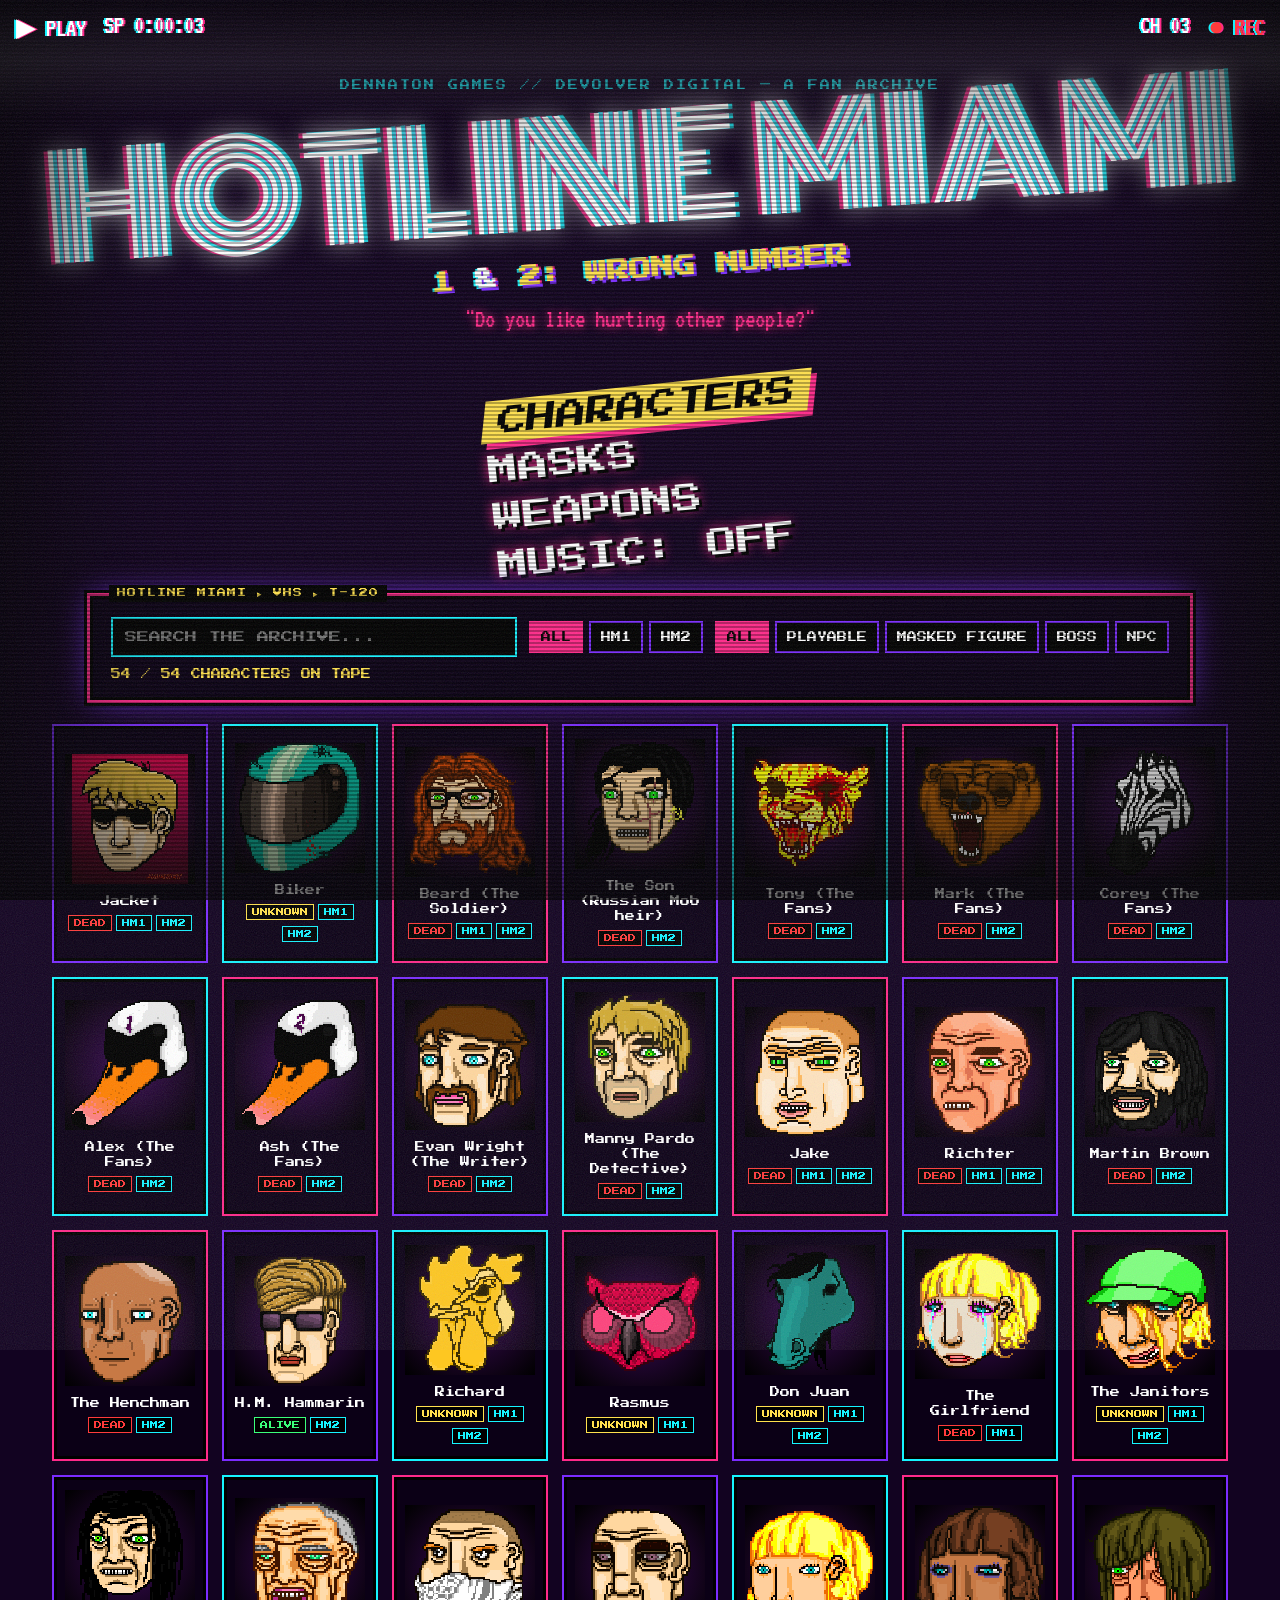
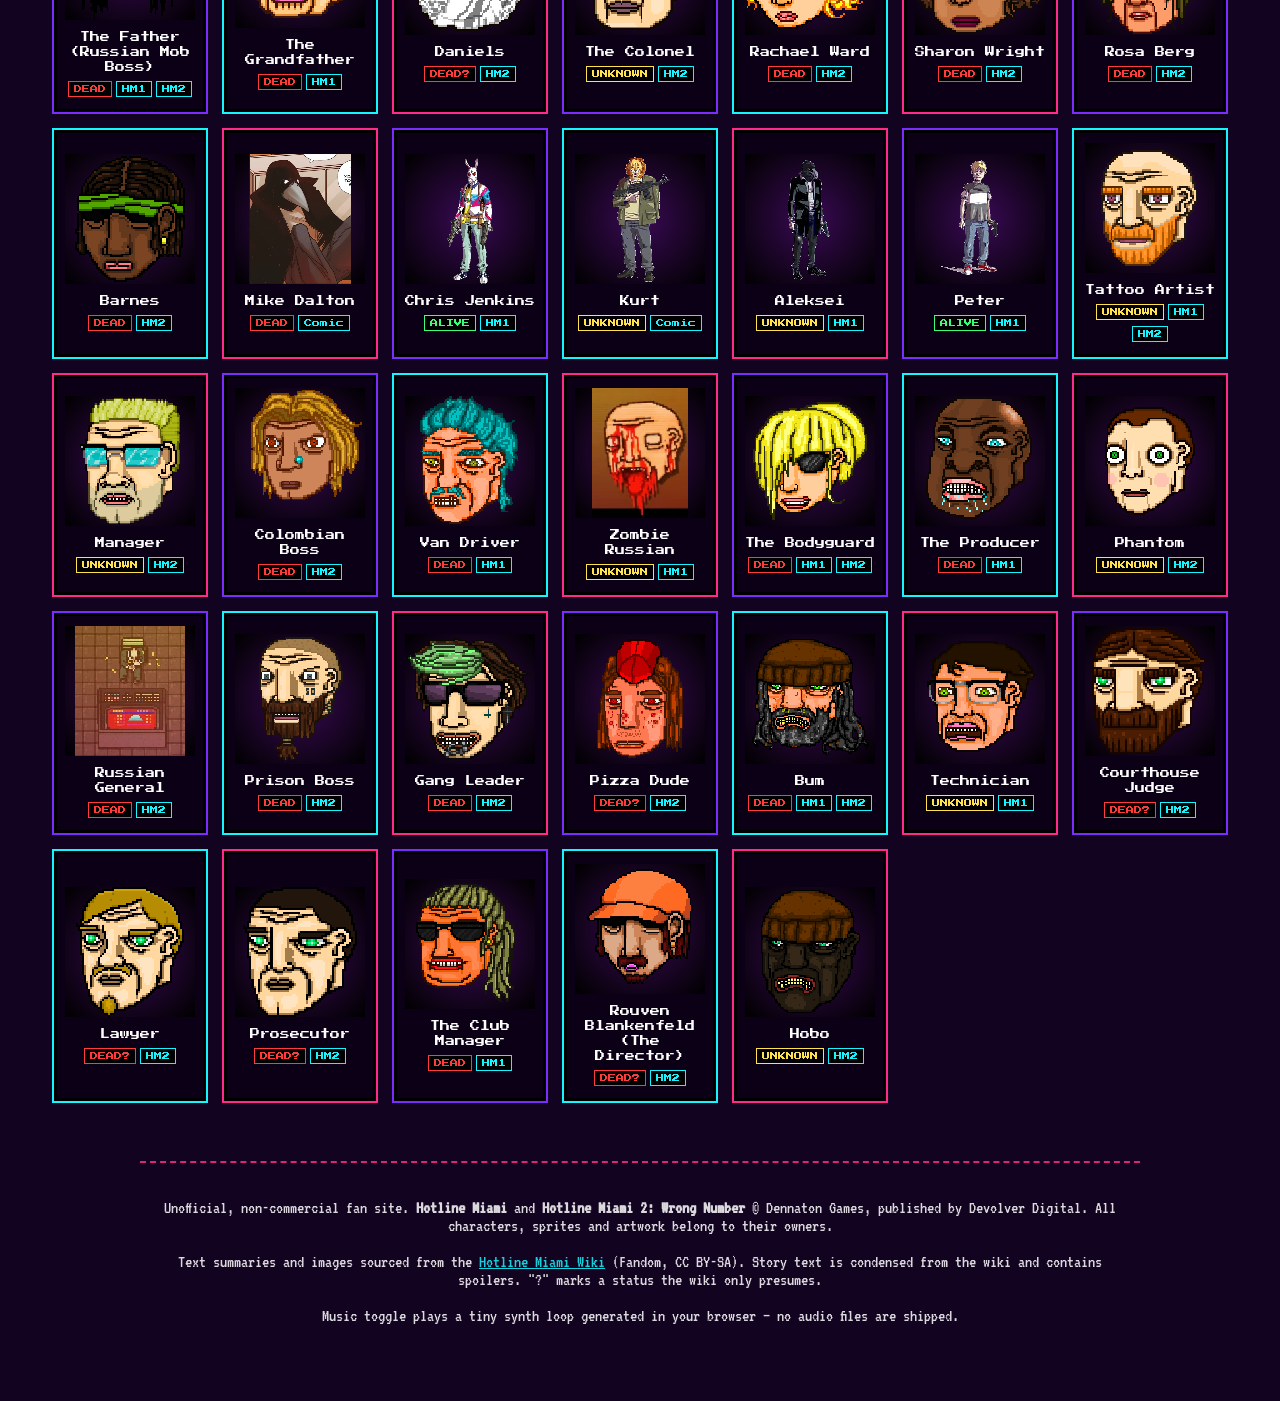
==== index.html @ 34a5df16 "Hotline Miami fan archive" ====
<!doctype html><html lang="en"><head><meta charset="utf-8"><meta name="viewport" content="width=device-width,initial-scale=1">
<title>HOTLINE MIAMI ARCHIVE // Do you like hurting other people?</title>
<meta name="description" content="Fan archive of every character, mask and weapon in Hotline Miami and Hotline Miami 2: Wrong Number.">
<link rel="preconnect" href="https://fonts.googleapis.com"><link rel="preconnect" href="https://fonts.gstatic.com" crossorigin>
<link href="https://fonts.googleapis.com/css2?family=Press+Start+2P&family=VT323&family=Monoton&display=swap" rel="stylesheet">
<link rel="stylesheet" href="style.css"></head><body>
<div class="bg"><div class="sun"></div><div class="grid"></div></div>
<div class="grain"></div><div class="scan"></div><div class="vignette"></div>
<div class="vhs-osd"><span class="play">&#9654; PLAY</span><span id="clock">SP 0:00:00</span></div>
<div class="vhs-osd right"><span>CH 03</span><span class="rec">● REC</span></div>
<header class="hero">
  <p class="pre">DENNATON GAMES // DEVOLVER DIGITAL — A FAN ARCHIVE</p>
  <h1 class="title" id="title" aria-label="Hotline Miami">HOTLINE MIAMI</h1>
  <h2 class="sub"><span>1</span> &amp; <span>2: WRONG NUMBER</span></h2>
  <p class="quote">"Do you like hurting other people?"</p>
</header>
<nav class="menu" id="menu" aria-label="Sections">
  <button data-tab="characters" class="on">CHARACTERS</button>
  <button data-tab="masks">MASKS</button>
  <button data-tab="weapons">WEAPONS</button>
  <button id="music" aria-pressed="false">MUSIC: OFF</button>
</nav>
<section class="controls tape">
  <input id="q" type="search" placeholder="SEARCH THE ARCHIVE..." aria-label="Search">
  <div class="filters" id="gamef">
    <button data-g="all" class="on">ALL</button><button data-g="HM1">HM1</button><button data-g="HM2">HM2</button>
  </div>
  <div class="filters" id="subf"></div>
  <div id="count" class="count"></div>
</section>
<main id="grid" class="grid-cards"></main>
<div id="modal" class="modal" hidden><div class="dossier tape" role="dialog" aria-modal="true"><button class="x" aria-label="Close">✕</button><div id="mbody"></div></div></div>
<footer>
  <p>Unofficial, non-commercial fan site. <b>Hotline Miami</b> and <b>Hotline Miami 2: Wrong Number</b> © Dennaton Games, published by Devolver Digital. All characters, sprites and artwork belong to their owners.</p>
  <p>Text summaries and images sourced from the <a href="https://hotlinemiami.fandom.com" target="_blank" rel="noopener">Hotline Miami Wiki</a> (Fandom, CC BY-SA). Story text is condensed from the wiki and contains spoilers. "?" marks a status the wiki only presumes.</p>
  <p class="music-note">Music toggle plays a tiny synth loop generated in your browser — no audio files are shipped.</p>
</footer>
<script src="app.js"></script></body></html>
---- style.css ----
:root{--pink:#ff2a8a;--cyan:#16f4ff;--purple:#7b2cff;--yel:#ffe14d;--bg:#120321;--ink:#fff}
*{box-sizing:border-box}html,body{margin:0;background:var(--bg);color:var(--ink);font-family:'VT323',monospace;font-size:20px;overflow-x:hidden}
a{color:var(--cyan)}
.bg{position:fixed;inset:0;z-index:-3;background:linear-gradient(180deg,#1a0433 0%,#5a0b5e 45%,#ff2a8a 62%,#2a0640 63%,#0d0219 100%);animation:hue 18s linear infinite}
@keyframes hue{50%{filter:hue-rotate(-35deg) saturate(1.3)}}
.sun{position:absolute;left:50%;top:30%;width:46vmin;height:46vmin;transform:translateX(-50%);border-radius:50%;background:repeating-linear-gradient(180deg,#ffe14d 0 9%,#ff2a8a 9% 12%);opacity:.55;filter:blur(1px);mask:linear-gradient(#000 60%,transparent 100%)}
.grid{position:absolute;left:-50%;right:-50%;bottom:0;height:40%;background:linear-gradient(transparent 0 94%,var(--cyan) 94%) 0 0/100% 40px,linear-gradient(90deg,transparent 0 97%,var(--cyan) 97%) 0 0/60px 100%;transform:perspective(300px) rotateX(60deg);transform-origin:bottom;opacity:.35;animation:gridmove 2s linear infinite}
@keyframes gridmove{to{background-position:0 40px,0 0}}
.grain{position:fixed;inset:-50%;z-index:50;pointer-events:none;opacity:.13;background-image:url("data:image/svg+xml,%3Csvg xmlns='http://www.w3.org/2000/svg' width='200' height='200'%3E%3Cfilter id='n'%3E%3CfeTurbulence type='fractalNoise' baseFrequency='.9' numOctaves='3'/%3E%3C/filter%3E%3Crect width='100%25' height='100%25' filter='url(%23n)'/%3E%3C/svg%3E");animation:grain .5s steps(4) infinite}
@keyframes grain{0%{transform:translate(0,0)}25%{transform:translate(-5%,3%)}50%{transform:translate(4%,-6%)}75%{transform:translate(-3%,5%)}}
.scan{position:fixed;inset:0;z-index:51;pointer-events:none;background:repeating-linear-gradient(0deg,rgba(0,0,0,.28) 0 2px,transparent 2px 4px)}
.scan::after{content:"";position:absolute;left:0;right:0;height:120px;background:linear-gradient(transparent,rgba(255,255,255,.06),transparent);animation:roll 7s linear infinite}
@keyframes roll{from{top:-120px}to{top:100%}}
.vignette{position:fixed;inset:0;z-index:49;pointer-events:none;box-shadow:inset 0 0 160px 40px rgba(0,0,0,.85)}
.vhs-osd{position:fixed;top:12px;left:16px;z-index:60;font-family:'VT323';font-size:26px;color:#fff;text-shadow:2px 0 var(--pink),-2px 0 var(--cyan);display:flex;gap:18px;pointer-events:none}
.vhs-osd.right{left:auto;right:16px}.rec{color:#ff3b3b;animation:blink 1s steps(2) infinite}
@keyframes blink{50%{opacity:0}}
.hero{text-align:center;padding:70px 10px 10px}
.pre{font-family:'Press Start 2P';font-size:10px;letter-spacing:2px;color:var(--cyan);opacity:.8}
.title{font-family:'Monoton',cursive;font-weight:400;font-size:clamp(44px,11vw,140px);margin:10px 0 0;line-height:1;transform:rotate(-4deg);white-space:nowrap}
.title span{display:inline-block;animation:wave 1.6s ease-in-out infinite,cyc 3s linear infinite;text-shadow:4px 0 rgba(22,244,255,.8),-4px 0 rgba(255,42,138,.8),0 0 24px currentColor}
@keyframes wave{0%,100%{transform:translateY(0) rotate(-2deg)}50%{transform:translateY(-.18em) rotate(2deg)}}
@keyframes cyc{0%{color:#ff2a8a}25%{color:#ffe14d}50%{color:#16f4ff}75%{color:#b45cff}100%{color:#ff2a8a}}
.sub{font-family:'Press Start 2P';font-size:clamp(12px,2.6vw,22px);color:#fff;transform:rotate(-4deg);text-shadow:3px 3px 0 var(--purple),-2px 0 var(--cyan),2px 0 var(--pink)}
.sub span{color:var(--yel)}
.quote{font-size:26px;color:var(--pink);text-shadow:0 0 10px var(--pink);animation:jit 4s infinite}
@keyframes jit{0%,92%,100%{transform:none}93%{transform:translate(3px,-1px) skewX(10deg)}95%{transform:translate(-3px,1px)}}
.menu{display:flex;flex-direction:column;align-items:flex-start;gap:6px;width:max-content;max-width:94vw;margin:18px auto 24px;transform:rotate(-6deg);animation:sway 6s ease-in-out infinite}
@keyframes sway{50%{transform:rotate(-2deg) translateX(10px)}}
.menu button{font-family:'Press Start 2P';font-size:clamp(14px,3.4vw,30px);background:none;border:0;color:#fff;cursor:pointer;padding:6px 14px;text-shadow:3px 3px 0 #000,0 0 12px var(--pink);transition:.15s}
.menu button:hover,.menu button.on{color:#000;background:var(--yel);text-shadow:none;transform:skewX(-12deg) translateX(14px);box-shadow:6px 6px 0 var(--pink)}
.tape{background:rgba(10,0,20,.82);border:3px solid #000;box-shadow:0 0 0 3px var(--pink),0 0 0 6px #000,0 0 30px var(--purple);position:relative}
.tape::before{content:"HOTLINE MIAMI ▸ VHS ▸ T-120";position:absolute;top:-14px;left:16px;background:#000;color:var(--yel);font-family:'Press Start 2P';font-size:9px;padding:3px 8px;letter-spacing:1px}
.controls{max-width:1100px;margin:0 auto 26px;padding:18px;display:flex;flex-wrap:wrap;gap:12px;align-items:center}
#q{flex:1 1 260px;font-family:'Press Start 2P';font-size:12px;padding:12px;background:#000;color:var(--cyan);border:2px solid var(--cyan);outline:none}
#q:focus{box-shadow:0 0 14px var(--cyan)}
.filters{display:flex;flex-wrap:wrap;gap:6px}
.filters button{font-family:'Press Start 2P';font-size:10px;padding:9px 10px;background:#000;color:#fff;border:2px solid var(--purple);cursor:pointer}
.filters button.on{background:var(--pink);border-color:var(--pink);color:#000}
.count{font-family:'Press Start 2P';font-size:10px;color:var(--yel);width:100%}
.grid-cards{max-width:1200px;margin:0 auto;padding:0 14px 40px;display:grid;grid-template-columns:repeat(auto-fill,minmax(150px,1fr));gap:18px}
.card{position:relative;background:#0b0016;border:3px solid #000;box-shadow:0 0 0 2px var(--cyan);cursor:pointer;padding:10px 8px 12px;text-align:center;transition:transform .12s;color:inherit;font:inherit}
.card:nth-child(3n){box-shadow:0 0 0 2px var(--pink)}.card:nth-child(3n+1){box-shadow:0 0 0 2px var(--purple)}
.card:hover,.card:focus{transform:rotate(-3deg) scale(1.06);box-shadow:0 0 0 3px var(--yel),8px 8px 0 var(--pink);outline:none;z-index:2}
.face{width:100%;aspect-ratio:1;background:radial-gradient(circle,#3a0a55,#000);display:flex;align-items:center;justify-content:center;overflow:hidden}
.face img{max-width:100%;max-height:100%;image-rendering:pixelated;object-fit:contain}
.card:hover .face img{filter:drop-shadow(3px 0 var(--pink)) drop-shadow(-3px 0 var(--cyan))}
.fallback{font-family:'Press Start 2P';font-size:28px;color:var(--pink);text-shadow:3px 0 var(--cyan)}
.cname{font-family:'Press Start 2P';font-size:10px;margin-top:10px;line-height:1.5}
.tag{display:inline-block;font-family:'Press Start 2P';font-size:8px;padding:3px 5px;margin:6px 2px 0;background:#000;border:1px solid var(--cyan);color:var(--cyan)}
.tag.dead{border-color:#ff3b3b;color:#ff3b3b}.tag.alive{border-color:#3bff7a;color:#3bff7a}.tag.unk{border-color:var(--yel);color:var(--yel)}
.modal{position:fixed;inset:0;z-index:40;background:rgba(5,0,12,.85);display:flex;align-items:flex-start;justify-content:center;overflow:auto;padding:40px 12px}
.modal[hidden]{display:none}
.dossier{width:min(900px,100%);padding:26px;animation:tapein .35s steps(6)}
@keyframes tapein{0%{transform:scaleY(.02);filter:brightness(4)}60%{transform:scaleY(1.05) skewX(8deg)}100%{transform:none}}
.x{position:absolute;right:10px;top:10px;font-family:'Press Start 2P';background:var(--pink);border:0;color:#000;padding:8px 10px;cursor:pointer;z-index:3}
.dhead{display:flex;gap:22px;flex-wrap:wrap;align-items:flex-start;position:relative}
.dimg{width:200px;height:200px;flex:none;background:radial-gradient(circle,#4a0a66,#000);border:3px solid var(--cyan);display:flex;align-items:center;justify-content:center}
.dimg img{max-width:100%;max-height:100%;image-rendering:pixelated}
.dname{font-family:'Press Start 2P';font-size:clamp(16px,3.5vw,28px);color:var(--yel);text-shadow:3px 0 var(--pink),-3px 0 var(--cyan);margin:0 0 10px;transform:rotate(-2deg)}
.dinfo{flex:1 1 300px;font-size:21px;line-height:1.25}
.stamp{position:absolute;right:20px;top:120px;font-family:'Press Start 2P';font-size:clamp(22px,5vw,44px);padding:8px 14px;border:6px double currentColor;transform:rotate(-14deg);opacity:.9;mix-blend-mode:screen;animation:stamp .4s ease-out}
@keyframes stamp{from{transform:rotate(-14deg) scale(3);opacity:0}}
.stamp.dead{color:#ff2b2b}.stamp.alive{color:#3bff7a}.stamp.unk{color:var(--yel)}
.death{background:#000;border-left:6px solid var(--pink);padding:8px 12px;margin:10px 0}
.dossier h3{font-family:'Press Start 2P';font-size:13px;color:var(--cyan);margin:24px 0 8px;border-bottom:2px dashed var(--purple);padding-bottom:6px}
.dossier h4{font-family:'Press Start 2P';font-size:10px;color:var(--pink);margin:16px 0 4px}
.dossier p{margin:6px 0;font-size:21px;line-height:1.3}
.masks{display:grid;grid-template-columns:repeat(auto-fill,minmax(210px,1fr));gap:10px}
.mask{display:flex;gap:10px;align-items:center;background:#000;border:2px solid var(--purple);padding:8px}
.mask img{width:56px;height:56px;object-fit:contain;image-rendering:pixelated;flex:none}
.mask b{font-family:'Press Start 2P';font-size:10px;color:var(--yel)}.mask small{display:block;font-size:17px;line-height:1.1}
.stats{width:100%;border-collapse:collapse;font-size:20px}.stats td{border-bottom:1px solid #3a1060;padding:4px 6px;vertical-align:top}.stats td:first-child{color:var(--cyan);white-space:nowrap}
.wikilink{display:inline-block;margin-top:18px;font-family:'Press Start 2P';font-size:10px}
footer{max-width:1000px;margin:20px auto 40px;padding:18px;font-size:18px;opacity:.85;text-align:center;border-top:2px dashed var(--pink)}
@media(max-width:600px){html,body{font-size:18px}.grid-cards{grid-template-columns:repeat(2,1fr);gap:12px}.vhs-osd{font-size:18px}.hero{padding-top:50px}.dimg{width:140px;height:140px}.stamp{top:8px;right:50px}.dossier{padding:18px 14px}.menu{transform:rotate(-4deg);animation:none}}
@media(prefers-reduced-motion:reduce){*{animation:none!important}}
@media(max-width:600px){.title{font-size:12vw;transform:rotate(-4deg) scaleX(.82)}.pre{font-size:8px}}
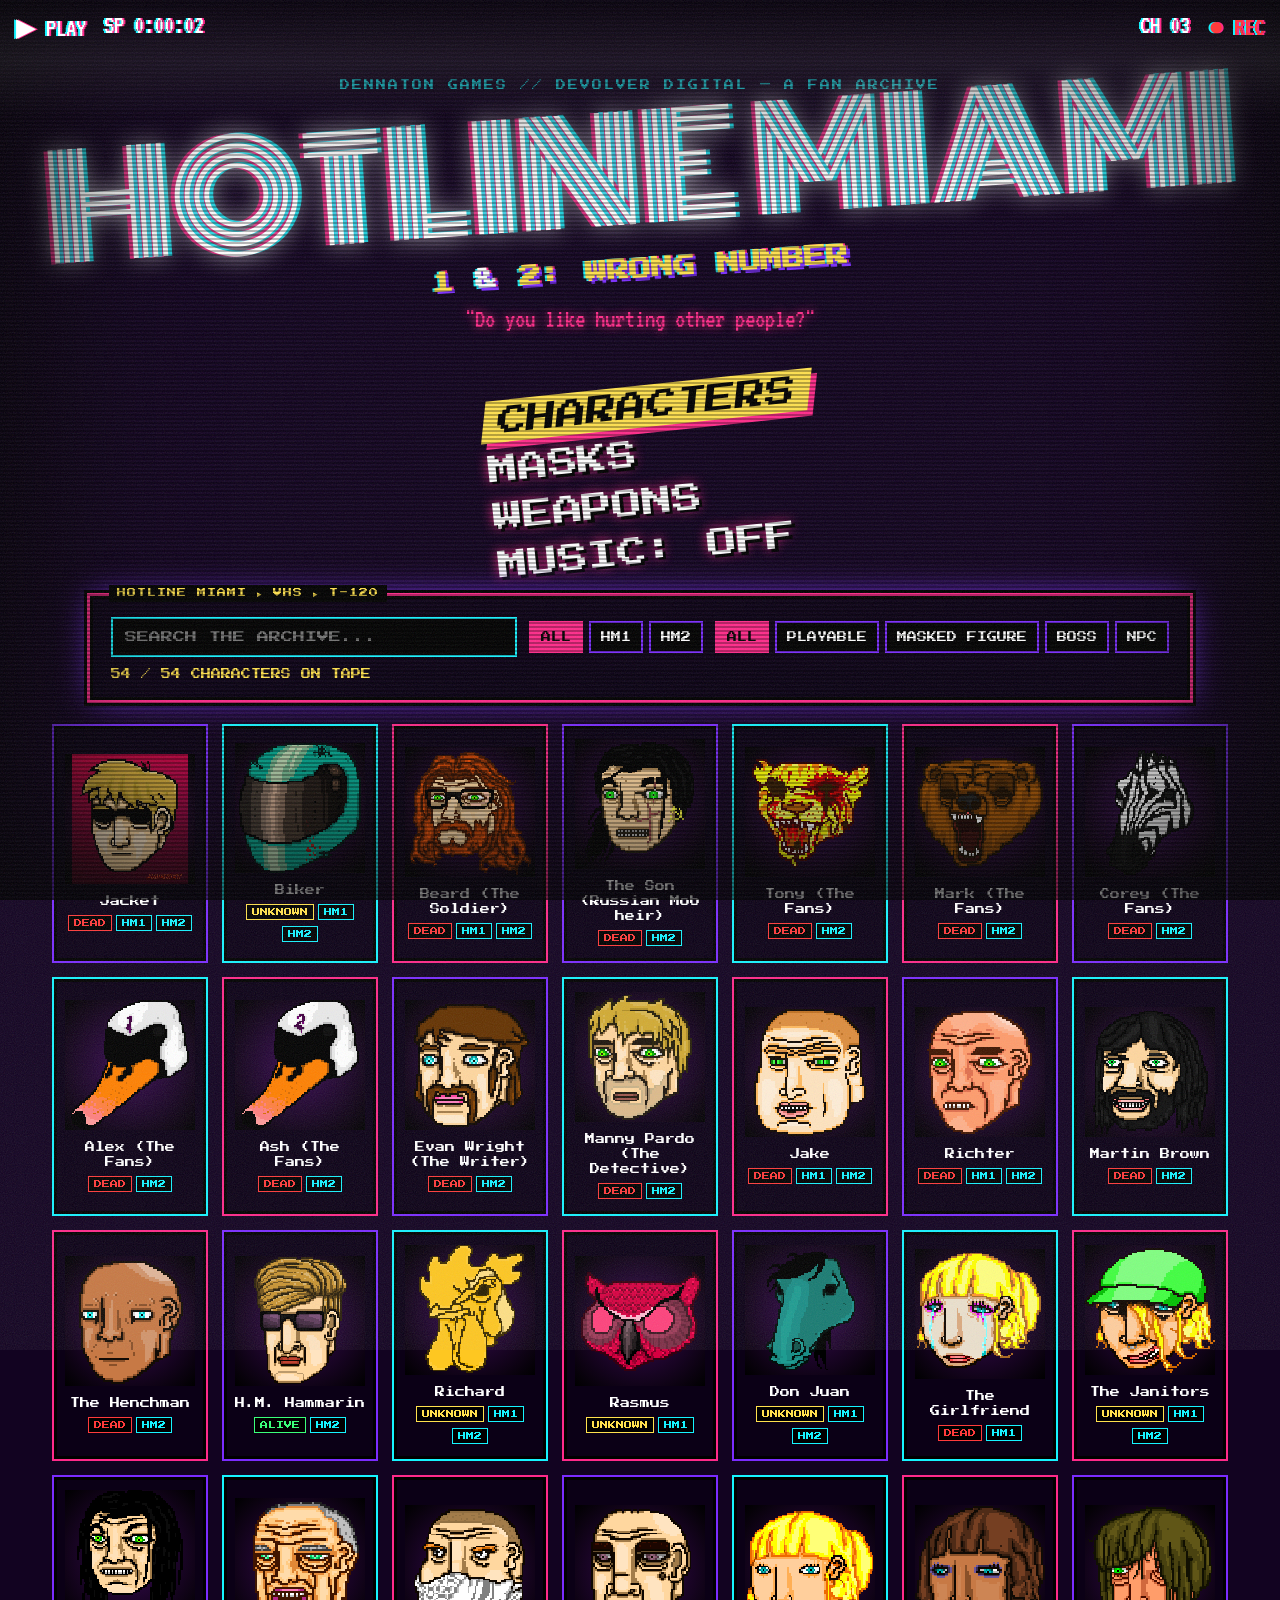
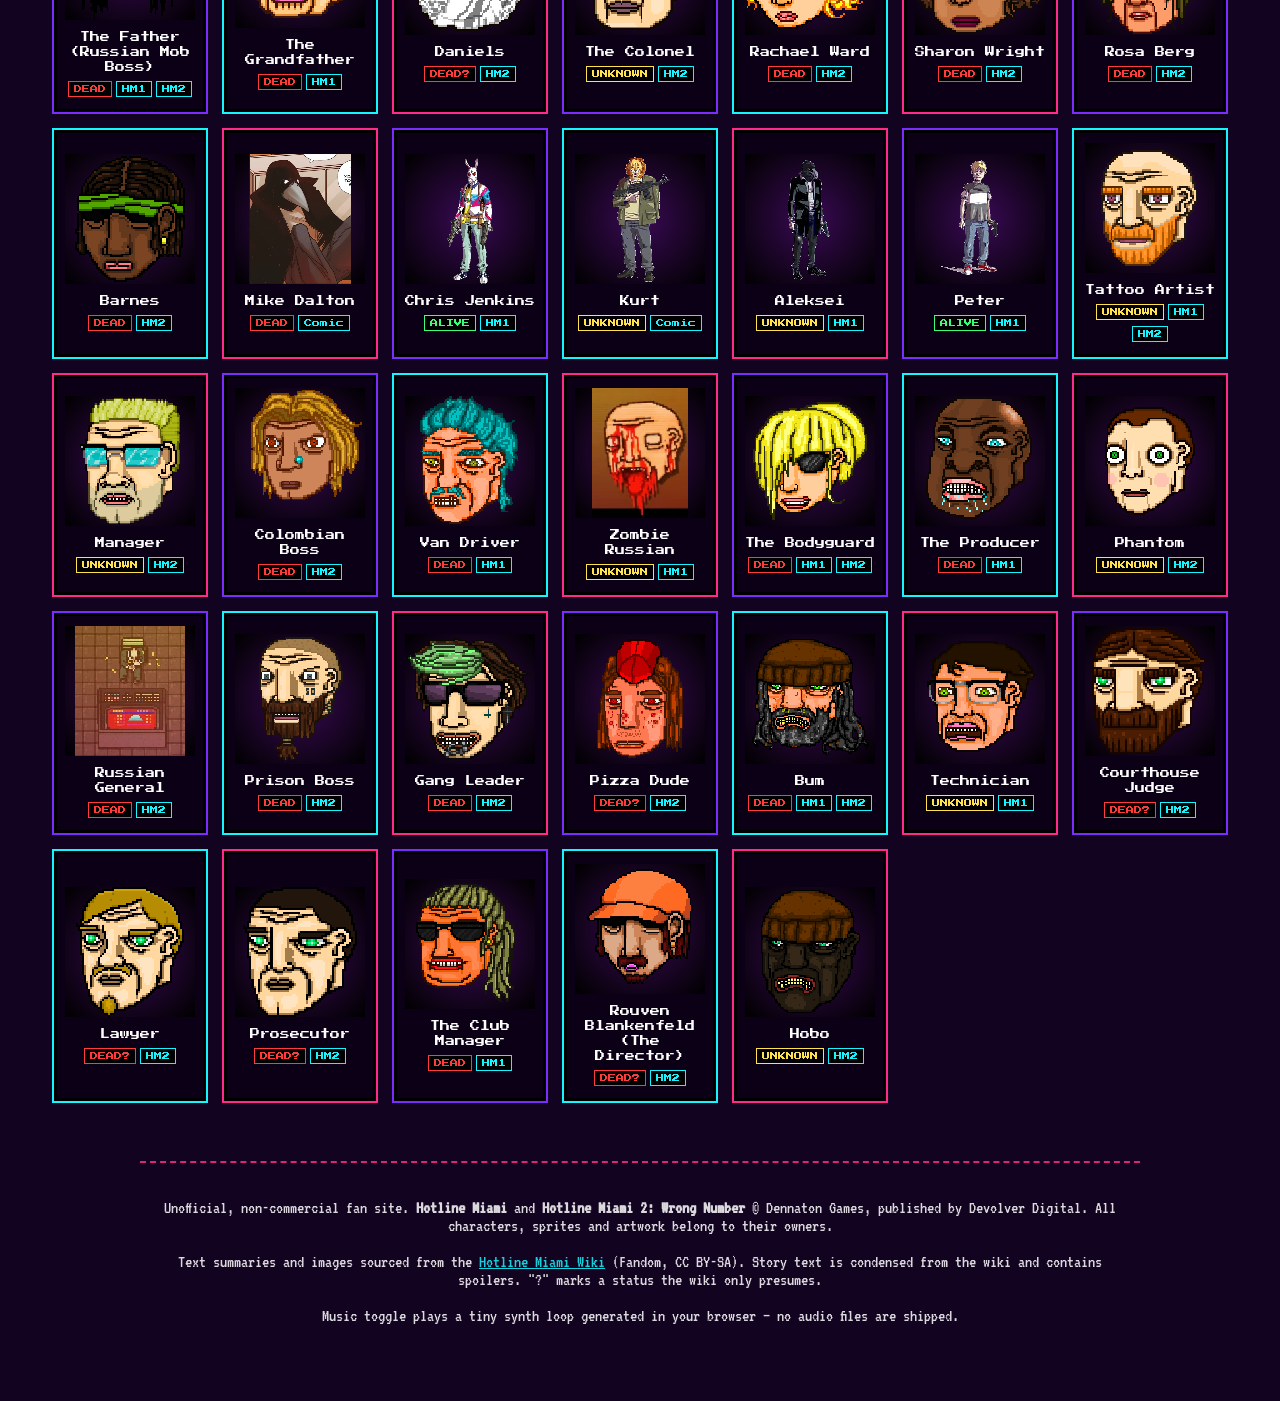
==== commit 9815e1de: "Add PWA manifest, icons, service worker" ====
--- a/index.html
+++ b/index.html
@@ -3,6 +3,7 @@
 <meta name="description" content="Fan archive of every character, mask and weapon in Hotline Miami and Hotline Miami 2: Wrong Number.">
 <link rel="preconnect" href="https://fonts.googleapis.com"><link rel="preconnect" href="https://fonts.gstatic.com" crossorigin>
 <link href="https://fonts.googleapis.com/css2?family=Press+Start+2P&family=VT323&family=Monoton&display=swap" rel="stylesheet">
+<link rel="manifest" href="manifest.webmanifest"><meta name="theme-color" content="#ff2a8a"><link rel="icon" href="icons/icon-192.png"><link rel="apple-touch-icon" href="icons/apple-touch-icon.png"><meta name="apple-mobile-web-app-capable" content="yes"><meta name="apple-mobile-web-app-title" content="HM Archive"><meta name="apple-mobile-web-app-status-bar-style" content="black-translucent">
 <link rel="stylesheet" href="style.css"></head><body>
 <div class="bg"><div class="sun"></div><div class="grid"></div></div>
 <div class="grain"></div><div class="scan"></div><div class="vignette"></div>
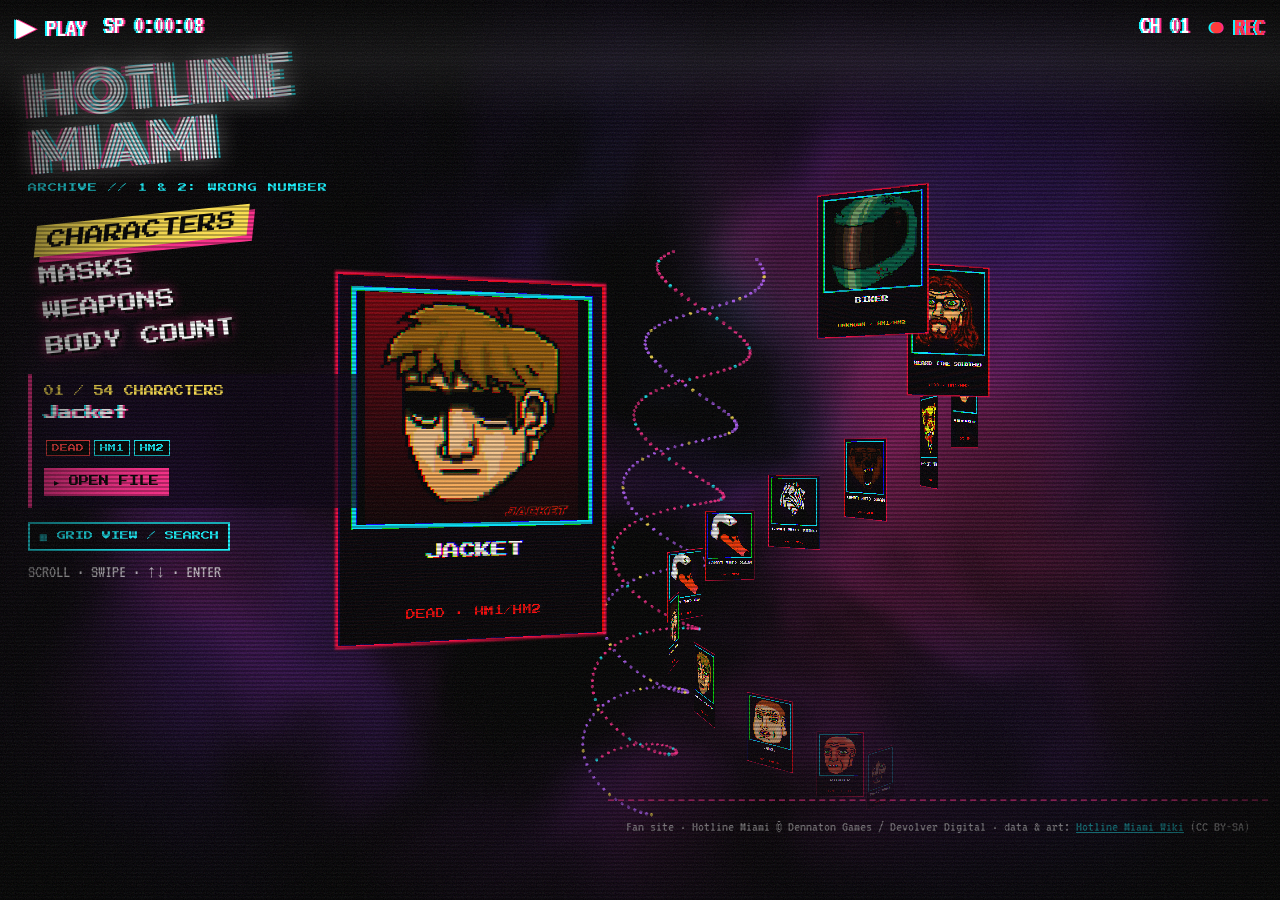
==== commit 15525a66: "3D helix deck (Three.js), real PNG images, data fixes from audit" ====
--- a/index.html
+++ b/index.html
@@ -1,39 +1,38 @@
-<!doctype html><html lang="en"><head><meta charset="utf-8"><meta name="viewport" content="width=device-width,initial-scale=1">
-<title>HOTLINE MIAMI ARCHIVE // Do you like hurting other people?</title>
+<!doctype html><html lang="en"><head><meta charset="utf-8"><meta name="viewport" content="width=device-width,initial-scale=1,viewport-fit=cover">
+<title>HOTLINE MIAMI ARCHIVE // 3D Tape Deck</title>
+<script>
+(function(){var q=new URLSearchParams(location.search);if(q.get('grid')==='1')return location.replace('grid.html'+location.hash);
+var rm=matchMedia('(prefers-reduced-motion: reduce)').matches&&q.get('3d')!=='1';var gl=false;try{var c=document.createElement('canvas');gl=!!(c.getContext('webgl2')||c.getContext('webgl'))}catch(e){}
+if(!gl||rm)location.replace('grid.html'+location.hash);})();
+</script>
 <meta name="description" content="Fan archive of every character, mask and weapon in Hotline Miami and Hotline Miami 2: Wrong Number.">
+<link rel="manifest" href="manifest.webmanifest"><meta name="theme-color" content="#ff2a8a"><link rel="icon" href="icons/icon-192.png"><link rel="apple-touch-icon" href="icons/apple-touch-icon.png"><meta name="apple-mobile-web-app-capable" content="yes"><meta name="apple-mobile-web-app-title" content="HM Archive">
 <link rel="preconnect" href="https://fonts.googleapis.com"><link rel="preconnect" href="https://fonts.gstatic.com" crossorigin>
 <link href="https://fonts.googleapis.com/css2?family=Press+Start+2P&family=VT323&family=Monoton&display=swap" rel="stylesheet">
-<link rel="manifest" href="manifest.webmanifest"><meta name="theme-color" content="#ff2a8a"><link rel="icon" href="icons/icon-192.png"><link rel="apple-touch-icon" href="icons/apple-touch-icon.png"><meta name="apple-mobile-web-app-capable" content="yes"><meta name="apple-mobile-web-app-title" content="HM Archive"><meta name="apple-mobile-web-app-status-bar-style" content="black-translucent">
-<link rel="stylesheet" href="style.css"></head><body>
-<div class="bg"><div class="sun"></div><div class="grid"></div></div>
+<link rel="stylesheet" href="style.css"><link rel="stylesheet" href="helix.css">
+<script type="importmap">{"imports":{"three":"./vendor/three.module.js"}}</script>
+</head><body class="helix-page">
+<canvas id="gl" aria-label="3D card deck. Scroll, swipe or use arrow keys; Enter opens the active file."></canvas>
 <div class="grain"></div><div class="scan"></div><div class="vignette"></div>
 <div class="vhs-osd"><span class="play">&#9654; PLAY</span><span id="clock">SP 0:00:00</span></div>
-<div class="vhs-osd right"><span>CH 03</span><span class="rec">● REC</span></div>
-<header class="hero">
-  <p class="pre">DENNATON GAMES // DEVOLVER DIGITAL — A FAN ARCHIVE</p>
+<div class="vhs-osd right"><span id="ch">CH 01</span><span class="rec">● REC</span></div>
+<aside class="hx-menu">
   <h1 class="title" id="title" aria-label="Hotline Miami">HOTLINE MIAMI</h1>
-  <h2 class="sub"><span>1</span> &amp; <span>2: WRONG NUMBER</span></h2>
-  <p class="quote">"Do you like hurting other people?"</p>
-</header>
-<nav class="menu" id="menu" aria-label="Sections">
-  <button data-tab="characters" class="on">CHARACTERS</button>
-  <button data-tab="masks">MASKS</button>
-  <button data-tab="weapons">WEAPONS</button>
-  <button id="music" aria-pressed="false">MUSIC: OFF</button>
-</nav>
-<section class="controls tape">
-  <input id="q" type="search" placeholder="SEARCH THE ARCHIVE..." aria-label="Search">
-  <div class="filters" id="gamef">
-    <button data-g="all" class="on">ALL</button><button data-g="HM1">HM1</button><button data-g="HM2">HM2</button>
-  </div>
-  <div class="filters" id="subf"></div>
-  <div id="count" class="count"></div>
-</section>
-<main id="grid" class="grid-cards"></main>
+  <p class="hx-sub">ARCHIVE // 1 &amp; 2: WRONG NUMBER</p>
+  <nav class="hx-decks" id="decks">
+    <button data-deck="characters" class="on">CHARACTERS</button>
+    <button data-deck="masks">MASKS</button>
+    <button data-deck="weapons">WEAPONS</button>
+    <button data-deck="dead">BODY COUNT</button>
+  </nav>
+  <div class="hx-info"><div id="hxIdx">01 / 54</div><div id="hxName">…</div><div id="hxTags"></div>
+    <button id="hxOpen" class="hx-open">▸ OPEN FILE</button></div>
+  <a class="hx-grid" href="grid.html">▦ GRID VIEW / SEARCH</a>
+  <p class="hx-hint">SCROLL · SWIPE · ↑↓ · ENTER</p>
+</aside>
+<div id="loading" class="hx-loading">REWINDING TAPE…</div>
 <div id="modal" class="modal" hidden><div class="dossier tape" role="dialog" aria-modal="true"><button class="x" aria-label="Close">✕</button><div id="mbody"></div></div></div>
-<footer>
-  <p>Unofficial, non-commercial fan site. <b>Hotline Miami</b> and <b>Hotline Miami 2: Wrong Number</b> © Dennaton Games, published by Devolver Digital. All characters, sprites and artwork belong to their owners.</p>
-  <p>Text summaries and images sourced from the <a href="https://hotlinemiami.fandom.com" target="_blank" rel="noopener">Hotline Miami Wiki</a> (Fandom, CC BY-SA). Story text is condensed from the wiki and contains spoilers. "?" marks a status the wiki only presumes.</p>
-  <p class="music-note">Music toggle plays a tiny synth loop generated in your browser — no audio files are shipped.</p>
-</footer>
-<script src="app.js"></script></body></html>
+<footer class="hx-foot">Fan site · Hotline Miami © Dennaton Games / Devolver Digital · data &amp; art: <a href="https://hotlinemiami.fandom.com" target="_blank" rel="noopener">Hotline Miami Wiki</a> (CC BY-SA)</footer>
+<script src="app.js"></script>
+<script type="module" src="helix.js"></script>
+</body></html>
--- a/style.css
+++ b/style.css
@@ -76,3 +76,4 @@
 @media(max-width:600px){html,body{font-size:18px}.grid-cards{grid-template-columns:repeat(2,1fr);gap:12px}.vhs-osd{font-size:18px}.hero{padding-top:50px}.dimg{width:140px;height:140px}.stamp{top:8px;right:50px}.dossier{padding:18px 14px}.menu{transform:rotate(-4deg);animation:none}}
 @media(prefers-reduced-motion:reduce){*{animation:none!important}}
 @media(max-width:600px){.title{font-size:12vw;transform:rotate(-4deg) scaleX(.82)}.pre{font-size:8px}}
+.menu a.menulink{font-family:'Press Start 2P';font-size:clamp(10px,2vw,16px);color:var(--cyan);padding:6px 14px;text-decoration:none;text-shadow:2px 2px 0 #000}.menu a.menulink:hover{color:#000;background:var(--cyan)}
--- a/helix.css
+++ b/helix.css
@@ -0,0 +1,33 @@
+.helix-page{overflow:hidden;height:100vh;height:100dvh;touch-action:none;overscroll-behavior:none}
+#gl{position:fixed;inset:0;width:100vw;height:100vh;height:100dvh;display:block;z-index:0}
+.hx-menu{position:fixed;left:28px;top:56px;z-index:10;width:min(330px,34vw);pointer-events:none}
+.hx-menu>*{pointer-events:auto}
+.hx-menu .title{font-size:clamp(28px,4.2vw,64px);text-align:left;white-space:normal;margin:0;transform:rotate(-5deg)}
+.hx-sub{font-family:'Press Start 2P';font-size:9px;color:var(--cyan);margin:14px 0 18px;letter-spacing:1px}
+.hx-decks{display:flex;flex-direction:column;align-items:flex-start;gap:4px;transform:rotate(-6deg);animation:sway 6s ease-in-out infinite}
+.hx-decks button{font-family:'Press Start 2P';font-size:clamp(12px,1.5vw,20px);background:none;border:0;color:#fff;cursor:pointer;padding:6px 12px;text-shadow:3px 3px 0 #000,0 0 12px var(--pink)}
+.hx-decks button:hover,.hx-decks button.on{color:#000;background:var(--yel);text-shadow:none;transform:skewX(-12deg) translateX(12px);box-shadow:6px 6px 0 var(--pink)}
+.hx-info{margin-top:28px;font-family:'Press Start 2P';background:rgba(10,0,20,.7);border-left:4px solid var(--pink);padding:12px}
+#hxIdx{font-size:10px;color:var(--yel)}#hxName{font-size:14px;margin:8px 0;line-height:1.4;text-shadow:2px 0 var(--pink),-2px 0 var(--cyan)}
+#hxTags .tag{margin:2px}
+.hx-open{margin-top:10px;font-family:'Press Start 2P';font-size:10px;background:var(--pink);color:#000;border:0;padding:8px 10px;cursor:pointer}
+.hx-grid{display:inline-block;margin-top:14px;font-family:'Press Start 2P';font-size:9px;color:var(--cyan);text-decoration:none;border:2px solid var(--cyan);padding:7px 9px;background:#000a}
+.hx-grid:hover{background:var(--cyan);color:#000}
+.hx-hint{font-family:'VT323';font-size:18px;opacity:.7;margin-top:10px}
+.hx-loading{position:fixed;inset:0;z-index:30;display:grid;place-items:center;background:#0b0216;font-family:'Press Start 2P';color:var(--pink);font-size:14px;animation:blink 1s steps(2) infinite}
+.hx-loading.done{display:none}
+.hx-foot{position:fixed;right:12px;bottom:8px;z-index:10;font-family:'VT323';font-size:15px;opacity:.6}
+.helix-page .modal{z-index:60}
+@media (max-aspect-ratio:4/5),(max-width:700px){
+ .hx-menu{left:0;right:0;top:auto;bottom:0;width:auto;padding:8px 10px calc(8px + env(safe-area-inset-bottom));background:linear-gradient(0deg,#0b0216f0 60%,transparent)}
+ .hx-menu .title,.hx-sub,.hx-hint{display:none}
+ .hx-decks{flex-direction:row;flex-wrap:nowrap;overflow-x:auto;transform:none;animation:none;gap:2px;scrollbar-width:none}
+ .hx-decks button{font-size:10px;padding:8px;flex:none}
+ .hx-decks button.on,.hx-decks button:hover{transform:none;box-shadow:3px 3px 0 var(--pink)}
+ .hx-info{margin-top:8px;display:flex;flex-wrap:wrap;align-items:center;gap:6px 10px;padding:8px}
+ #hxName{font-size:11px;margin:0;flex:1 1 60%}#hxTags{display:none}.hx-open{margin:0}
+ .hx-grid{position:fixed;top:44px;right:10px;margin:0;font-size:8px}
+ .hx-foot{display:none}
+ .vhs-osd{font-size:18px}
+}
+.hx-menu .title{line-height:1.05}
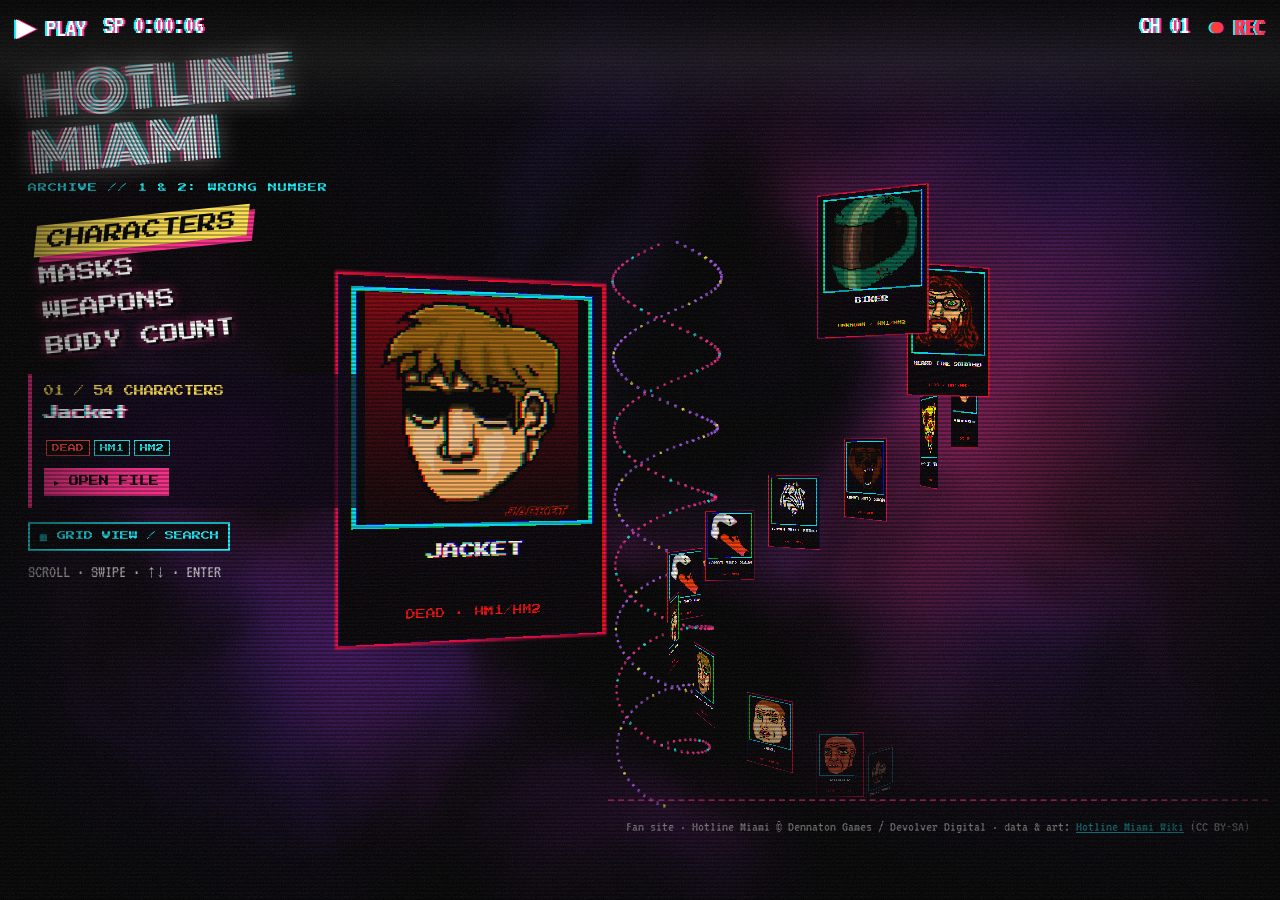
==== commit 77c404da: "QA fixes: phone-landscape layout, deep links, keyboard/focus handling, sticky close, Crossbow cut:fa" ====
--- a/index.html
+++ b/index.html
@@ -3,7 +3,7 @@
 <script>
 (function(){var q=new URLSearchParams(location.search);if(q.get('grid')==='1')return location.replace('grid.html'+location.hash);
 var rm=matchMedia('(prefers-reduced-motion: reduce)').matches&&q.get('3d')!=='1';var gl=false;try{var c=document.createElement('canvas');gl=!!(c.getContext('webgl2')||c.getContext('webgl'))}catch(e){}
-if(!gl||rm)location.replace('grid.html'+location.hash);})();
+if(!gl||rm)location.replace('grid.html'+location.search+location.hash);})();
 </script>
 <meta name="description" content="Fan archive of every character, mask and weapon in Hotline Miami and Hotline Miami 2: Wrong Number.">
 <link rel="manifest" href="manifest.webmanifest"><meta name="theme-color" content="#ff2a8a"><link rel="icon" href="icons/icon-192.png"><link rel="apple-touch-icon" href="icons/apple-touch-icon.png"><meta name="apple-mobile-web-app-capable" content="yes"><meta name="apple-mobile-web-app-title" content="HM Archive">
@@ -25,9 +25,9 @@
     <button data-deck="weapons">WEAPONS</button>
     <button data-deck="dead">BODY COUNT</button>
   </nav>
-  <div class="hx-info"><div id="hxIdx">01 / 54</div><div id="hxName">…</div><div id="hxTags"></div>
+  <div class="hx-info" aria-live="polite"><div id="hxIdx">01 / 54</div><div id="hxName">…</div><div id="hxTags"></div>
     <button id="hxOpen" class="hx-open">▸ OPEN FILE</button></div>
-  <a class="hx-grid" href="grid.html">▦ GRID VIEW / SEARCH</a>
+  <a class="hx-grid" id="toGrid" href="grid.html">▦ GRID VIEW / SEARCH</a>
   <p class="hx-hint">SCROLL · SWIPE · ↑↓ · ENTER</p>
 </aside>
 <div id="loading" class="hx-loading">REWINDING TAPE…</div>
--- a/style.css
+++ b/style.css
@@ -53,7 +53,7 @@
 .modal[hidden]{display:none}
 .dossier{width:min(900px,100%);padding:26px;animation:tapein .35s steps(6)}
 @keyframes tapein{0%{transform:scaleY(.02);filter:brightness(4)}60%{transform:scaleY(1.05) skewX(8deg)}100%{transform:none}}
-.x{position:absolute;right:10px;top:10px;font-family:'Press Start 2P';background:var(--pink);border:0;color:#000;padding:8px 10px;cursor:pointer;z-index:3}
+.x{position:sticky;float:right;margin:-12px -12px 0 8px;top:0;font-family:'Press Start 2P';background:var(--pink);border:0;color:#000;padding:8px 10px;cursor:pointer;z-index:3}
 .dhead{display:flex;gap:22px;flex-wrap:wrap;align-items:flex-start;position:relative}
 .dimg{width:200px;height:200px;flex:none;background:radial-gradient(circle,#4a0a66,#000);border:3px solid var(--cyan);display:flex;align-items:center;justify-content:center}
 .dimg img{max-width:100%;max-height:100%;image-rendering:pixelated}
@@ -77,3 +77,6 @@
 @media(prefers-reduced-motion:reduce){*{animation:none!important}}
 @media(max-width:600px){.title{font-size:12vw;transform:rotate(-4deg) scaleX(.82)}.pre{font-size:8px}}
 .menu a.menulink{font-family:'Press Start 2P';font-size:clamp(10px,2vw,16px);color:var(--cyan);padding:6px 14px;text-decoration:none;text-shadow:2px 2px 0 #000}.menu a.menulink:hover{color:#000;background:var(--cyan)}
+
+.card.here{outline:3px solid var(--yel);outline-offset:3px}
+@media(max-width:600px){.modal{padding:34px 28px}}
--- a/helix.css
+++ b/helix.css
@@ -18,11 +18,11 @@
 .hx-loading.done{display:none}
 .hx-foot{position:fixed;right:12px;bottom:8px;z-index:10;font-family:'VT323';font-size:15px;opacity:.6}
 .helix-page .modal{z-index:60}
-@media (max-aspect-ratio:4/5),(max-width:700px){
+@media (max-aspect-ratio:19/20),(max-width:700px){
  .hx-menu{left:0;right:0;top:auto;bottom:0;width:auto;padding:8px 10px calc(8px + env(safe-area-inset-bottom));background:linear-gradient(0deg,#0b0216f0 60%,transparent)}
  .hx-menu .title,.hx-sub,.hx-hint{display:none}
  .hx-decks{flex-direction:row;flex-wrap:nowrap;overflow-x:auto;transform:none;animation:none;gap:2px;scrollbar-width:none}
- .hx-decks button{font-size:10px;padding:8px;flex:none}
+ .hx-decks{justify-content:space-between}.hx-decks button{font-size:clamp(7px,2.35vw,10px);padding:8px clamp(3px,1.4vw,8px);flex:none;letter-spacing:-.5px}
  .hx-decks button.on,.hx-decks button:hover{transform:none;box-shadow:3px 3px 0 var(--pink)}
  .hx-info{margin-top:8px;display:flex;flex-wrap:wrap;align-items:center;gap:6px 10px;padding:8px}
  #hxName{font-size:11px;margin:0;flex:1 1 60%}#hxTags{display:none}.hx-open{margin:0}
@@ -31,3 +31,18 @@
  .vhs-osd{font-size:18px}
 }
 .hx-menu .title{line-height:1.05}
+
+/* phone landscape / short screens: compact left column, everything reachable */
+@media (max-height:500px) and (min-aspect-ratio:19/20){
+ .hx-menu{top:40px;left:max(10px,env(safe-area-inset-left));width:200px;bottom:auto}
+ .hx-menu .title,.hx-sub,.hx-hint{display:none}
+ .hx-decks{transform:none;animation:none;gap:2px}
+ .hx-decks button{font-size:9px;padding:6px 8px}
+ .hx-decks button.on,.hx-decks button:hover{transform:translateX(4px);box-shadow:3px 3px 0 var(--pink)}
+ .hx-info{margin-top:8px;padding:6px 8px}
+ #hxIdx{font-size:8px}#hxName{font-size:10px;margin:5px 0}#hxTags{display:none}
+ .hx-open{margin-top:4px;font-size:9px;padding:6px 8px}
+ .hx-grid{margin-top:8px;font-size:8px;padding:5px 7px}
+ .hx-foot{display:none}
+ .vhs-osd{font-size:16px}
+}
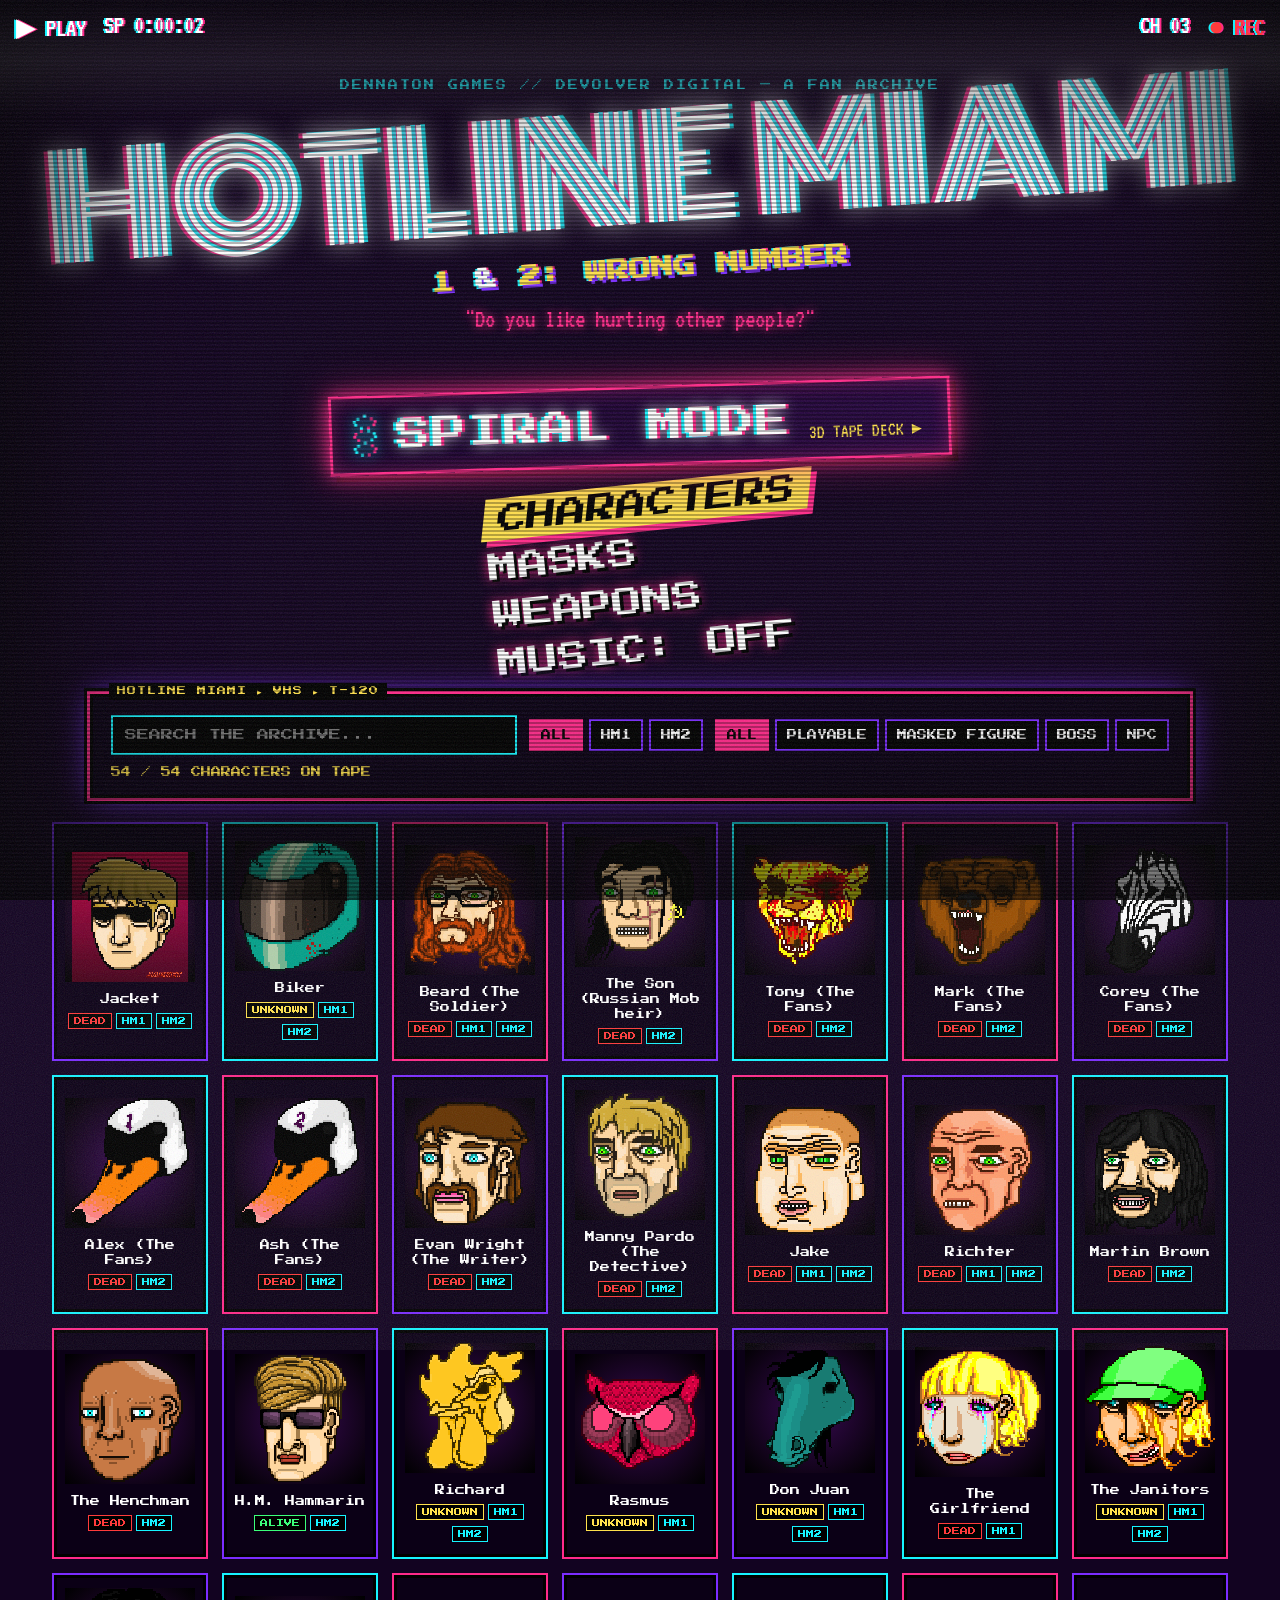
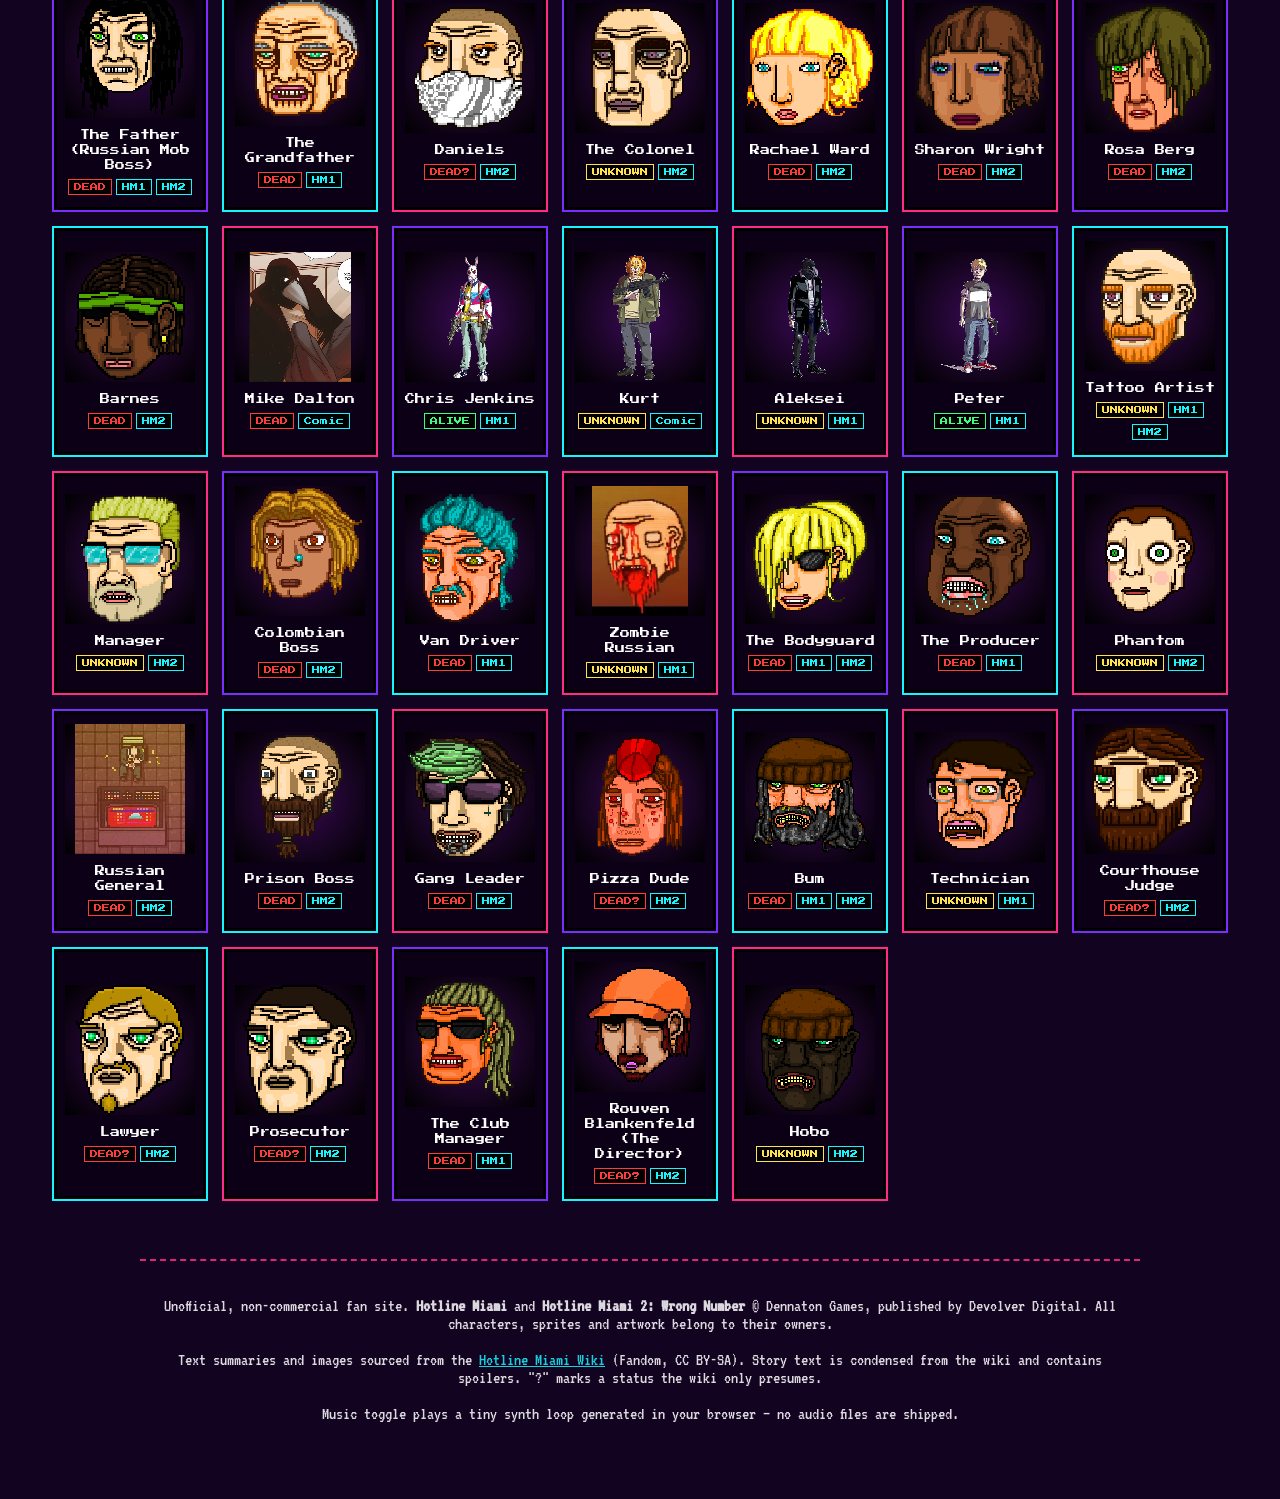
==== commit 4b8197eb: "Grid is home (index.html), 3D moves to spiral.html; SPIRAL MODE button; infinite scroll-driven neon " ====
--- a/index.html
+++ b/index.html
@@ -1,38 +1,42 @@
-<!doctype html><html lang="en"><head><meta charset="utf-8"><meta name="viewport" content="width=device-width,initial-scale=1,viewport-fit=cover">
-<title>HOTLINE MIAMI ARCHIVE // 3D Tape Deck</title>
-<script>
-(function(){var q=new URLSearchParams(location.search);if(q.get('grid')==='1')return location.replace('grid.html'+location.hash);
-var rm=matchMedia('(prefers-reduced-motion: reduce)').matches&&q.get('3d')!=='1';var gl=false;try{var c=document.createElement('canvas');gl=!!(c.getContext('webgl2')||c.getContext('webgl'))}catch(e){}
-if(!gl||rm)location.replace('grid.html'+location.search+location.hash);})();
-</script>
+<!doctype html><html lang="en"><head><meta charset="utf-8"><meta name="viewport" content="width=device-width,initial-scale=1">
+<title>HOTLINE MIAMI ARCHIVE // Do you like hurting other people?</title>
 <meta name="description" content="Fan archive of every character, mask and weapon in Hotline Miami and Hotline Miami 2: Wrong Number.">
-<link rel="manifest" href="manifest.webmanifest"><meta name="theme-color" content="#ff2a8a"><link rel="icon" href="icons/icon-192.png"><link rel="apple-touch-icon" href="icons/apple-touch-icon.png"><meta name="apple-mobile-web-app-capable" content="yes"><meta name="apple-mobile-web-app-title" content="HM Archive">
 <link rel="preconnect" href="https://fonts.googleapis.com"><link rel="preconnect" href="https://fonts.gstatic.com" crossorigin>
 <link href="https://fonts.googleapis.com/css2?family=Press+Start+2P&family=VT323&family=Monoton&display=swap" rel="stylesheet">
-<link rel="stylesheet" href="style.css"><link rel="stylesheet" href="helix.css">
-<script type="importmap">{"imports":{"three":"./vendor/three.module.js"}}</script>
-</head><body class="helix-page">
-<canvas id="gl" aria-label="3D card deck. Scroll, swipe or use arrow keys; Enter opens the active file."></canvas>
+<link rel="manifest" href="manifest.webmanifest"><meta name="theme-color" content="#ff2a8a"><link rel="icon" href="icons/icon-192.png"><link rel="apple-touch-icon" href="icons/apple-touch-icon.png"><meta name="apple-mobile-web-app-capable" content="yes"><meta name="apple-mobile-web-app-title" content="HM Archive"><meta name="apple-mobile-web-app-status-bar-style" content="black-translucent">
+<link rel="stylesheet" href="style.css"></head><body>
+<div class="bg"><div class="sun"></div><div class="grid"></div></div>
 <div class="grain"></div><div class="scan"></div><div class="vignette"></div>
 <div class="vhs-osd"><span class="play">&#9654; PLAY</span><span id="clock">SP 0:00:00</span></div>
-<div class="vhs-osd right"><span id="ch">CH 01</span><span class="rec">● REC</span></div>
-<aside class="hx-menu">
+<div class="vhs-osd right"><span>CH 03</span><span class="rec">● REC</span></div>
+<header class="hero">
+  <p class="pre">DENNATON GAMES // DEVOLVER DIGITAL — A FAN ARCHIVE</p>
   <h1 class="title" id="title" aria-label="Hotline Miami">HOTLINE MIAMI</h1>
-  <p class="hx-sub">ARCHIVE // 1 &amp; 2: WRONG NUMBER</p>
-  <nav class="hx-decks" id="decks">
-    <button data-deck="characters" class="on">CHARACTERS</button>
-    <button data-deck="masks">MASKS</button>
-    <button data-deck="weapons">WEAPONS</button>
-    <button data-deck="dead">BODY COUNT</button>
-  </nav>
-  <div class="hx-info" aria-live="polite"><div id="hxIdx">01 / 54</div><div id="hxName">…</div><div id="hxTags"></div>
-    <button id="hxOpen" class="hx-open">▸ OPEN FILE</button></div>
-  <a class="hx-grid" id="toGrid" href="grid.html">▦ GRID VIEW / SEARCH</a>
-  <p class="hx-hint">SCROLL · SWIPE · ↑↓ · ENTER</p>
-</aside>
-<div id="loading" class="hx-loading">REWINDING TAPE…</div>
+  <h2 class="sub"><span>1</span> &amp; <span>2: WRONG NUMBER</span></h2>
+  <p class="quote">"Do you like hurting other people?"</p>
+</header>
+<div class="spiral-wrap"><a class="spiral-btn" id="to3d" href="spiral.html?3d=1" aria-label="Enter spiral mode: 3D card deck">
+  <svg class="spiral-ico" viewBox="0 0 40 60" aria-hidden="true"><g class="spin"><rect x="18.0" y="2" width="4" height="4" fill="#ff2a8a"/><rect x="18.0" y="2" width="4" height="4" fill="#16f4ff"/><rect x="27.0" y="6" width="4" height="4" fill="#ff2a8a"/><rect x="9.0" y="6" width="4" height="4" fill="#16f4ff"/><rect x="31.8" y="10" width="4" height="4" fill="#ff2a8a"/><rect x="4.2" y="10" width="4" height="4" fill="#16f4ff"/><rect x="30.1" y="14" width="4" height="4" fill="#ff2a8a"/><rect x="5.9" y="14" width="4" height="4" fill="#16f4ff"/><rect x="22.7" y="18" width="4" height="4" fill="#ff2a8a"/><rect x="13.3" y="18" width="4" height="4" fill="#16f4ff"/><rect x="13.1" y="22" width="4" height="4" fill="#ff2a8a"/><rect x="22.9" y="22" width="4" height="4" fill="#16f4ff"/><rect x="5.8" y="26" width="4" height="4" fill="#ff2a8a"/><rect x="30.2" y="26" width="4" height="4" fill="#16f4ff"/><rect x="4.2" y="30" width="4" height="4" fill="#ff2a8a"/><rect x="31.8" y="30" width="4" height="4" fill="#16f4ff"/><rect x="9.2" y="34" width="4" height="4" fill="#ff2a8a"/><rect x="26.8" y="34" width="4" height="4" fill="#16f4ff"/><rect x="18.2" y="38" width="4" height="4" fill="#ff2a8a"/><rect x="17.8" y="38" width="4" height="4" fill="#16f4ff"/><rect x="27.2" y="42" width="4" height="4" fill="#ff2a8a"/><rect x="8.8" y="42" width="4" height="4" fill="#16f4ff"/><rect x="31.8" y="46" width="4" height="4" fill="#ff2a8a"/><rect x="4.2" y="46" width="4" height="4" fill="#16f4ff"/><rect x="30.0" y="50" width="4" height="4" fill="#ff2a8a"/><rect x="6.0" y="50" width="4" height="4" fill="#16f4ff"/><rect x="22.5" y="54" width="4" height="4" fill="#ff2a8a"/><rect x="13.5" y="54" width="4" height="4" fill="#16f4ff"/></g></svg>
+  <span class="spiral-txt"><span style="animation-delay:-0.0s">S</span><span style="animation-delay:-0.1s">P</span><span style="animation-delay:-0.2s">I</span><span style="animation-delay:-0.3s">R</span><span style="animation-delay:-0.4s">A</span><span style="animation-delay:-0.5s">L</span><span style="animation-delay:-0.6s">&nbsp;</span><span style="animation-delay:-0.7s">M</span><span style="animation-delay:-0.8s">O</span><span style="animation-delay:-0.9s">D</span><span style="animation-delay:-1.0s">E</span></span><small>3D TAPE DECK ▸</small></a></div>
+<nav class="menu" id="menu" aria-label="Sections">
+  <button data-tab="characters" class="on">CHARACTERS</button>
+  <button data-tab="masks">MASKS</button>
+  <button data-tab="weapons">WEAPONS</button>
+  <button id="music" aria-pressed="false">MUSIC: OFF</button>
+</nav>
+<section class="controls tape">
+  <input id="q" type="search" placeholder="SEARCH THE ARCHIVE..." aria-label="Search">
+  <div class="filters" id="gamef">
+    <button data-g="all" class="on">ALL</button><button data-g="HM1">HM1</button><button data-g="HM2">HM2</button>
+  </div>
+  <div class="filters" id="subf"></div>
+  <div id="count" class="count"></div>
+</section>
+<main id="grid" class="grid-cards"></main>
 <div id="modal" class="modal" hidden><div class="dossier tape" role="dialog" aria-modal="true"><button class="x" aria-label="Close">✕</button><div id="mbody"></div></div></div>
-<footer class="hx-foot">Fan site · Hotline Miami © Dennaton Games / Devolver Digital · data &amp; art: <a href="https://hotlinemiami.fandom.com" target="_blank" rel="noopener">Hotline Miami Wiki</a> (CC BY-SA)</footer>
-<script src="app.js"></script>
-<script type="module" src="helix.js"></script>
-</body></html>
+<footer>
+  <p>Unofficial, non-commercial fan site. <b>Hotline Miami</b> and <b>Hotline Miami 2: Wrong Number</b> © Dennaton Games, published by Devolver Digital. All characters, sprites and artwork belong to their owners.</p>
+  <p>Text summaries and images sourced from the <a href="https://hotlinemiami.fandom.com" target="_blank" rel="noopener">Hotline Miami Wiki</a> (Fandom, CC BY-SA). Story text is condensed from the wiki and contains spoilers. "?" marks a status the wiki only presumes.</p>
+  <p class="music-note">Music toggle plays a tiny synth loop generated in your browser — no audio files are shipped.</p>
+</footer>
+<script src="app.js"></script></body></html>
--- a/style.css
+++ b/style.css
@@ -80,3 +80,20 @@
 
 .card.here{outline:3px solid var(--yel);outline-offset:3px}
 @media(max-width:600px){.modal{padding:34px 28px}}
+/* ---- SPIRAL MODE button ---- */
+.spiral-wrap{display:flex;justify-content:center;margin:18px 10px 6px;position:relative;z-index:20}
+.spiral-btn{display:inline-flex;align-items:center;gap:16px;padding:14px 26px 14px 18px;text-decoration:none;color:#fff;background:linear-gradient(90deg,#1a0330e6,#2a0646e6);border:3px solid var(--pink);transform:rotate(-2deg);
+ animation:spGlow 1.6s ease-in-out infinite,spHue 6s linear infinite;box-shadow:0 0 18px var(--pink),0 0 42px #ff2a8a88,inset 0 0 18px #ff2a8a66,6px 6px 0 #000}
+.spiral-btn:hover,.spiral-btn:focus-visible{transform:rotate(-2deg) scale(1.06);outline:none;background:linear-gradient(90deg,#ff2a8a,#7a2cff)}
+.spiral-txt{font-family:'Press Start 2P';font-size:clamp(18px,3.4vw,34px);letter-spacing:2px;display:inline-flex}
+.spiral-txt span{display:inline-block;animation:spWave 1.2s ease-in-out infinite;text-shadow:3px 0 var(--pink),-3px 0 var(--cyan),0 0 14px #fff}
+.spiral-btn small{font-family:'VT323';font-size:20px;color:var(--yel);align-self:flex-end}
+.spiral-ico{width:30px;height:46px;flex:none;filter:drop-shadow(0 0 6px var(--cyan))}
+.spiral-ico .spin{transform-origin:20px 30px;animation:spSpin .9s ease-in-out infinite alternate}
+@keyframes spWave{0%,100%{transform:translateY(0)}50%{transform:translateY(-7px)}}
+@keyframes spGlow{0%,100%{box-shadow:0 0 14px var(--pink),0 0 30px #ff2a8a77,inset 0 0 12px #ff2a8a55,6px 6px 0 #000}50%{box-shadow:0 0 26px var(--pink),0 0 70px #ff2a8acc,inset 0 0 26px #ff2a8aaa,6px 6px 0 #000}}
+@keyframes spHue{to{filter:hue-rotate(360deg)}}
+@keyframes spSpin{from{transform:scaleX(1)}to{transform:scaleX(-1)}}
+@media(max-width:600px){.spiral-wrap{position:fixed;left:8px;right:8px;bottom:calc(8px + env(safe-area-inset-bottom));margin:0;z-index:55}.spiral-wrap .spiral-btn{background:linear-gradient(90deg,#1a0330,#2a0646)}body:not(.helix-page){padding-bottom:84px}.spiral-btn{padding:10px 14px;gap:10px;width:100%;justify-content:center;transform:none}.spiral-btn:hover{transform:scale(1.02)}.spiral-btn small{display:none}.spiral-ico{width:22px;height:34px}}
+@media(prefers-reduced-motion:reduce){.spiral-btn,.spiral-txt span,.spiral-ico .spin{animation:none}}
+body:has(.modal:not([hidden])) .spiral-wrap{display:none}
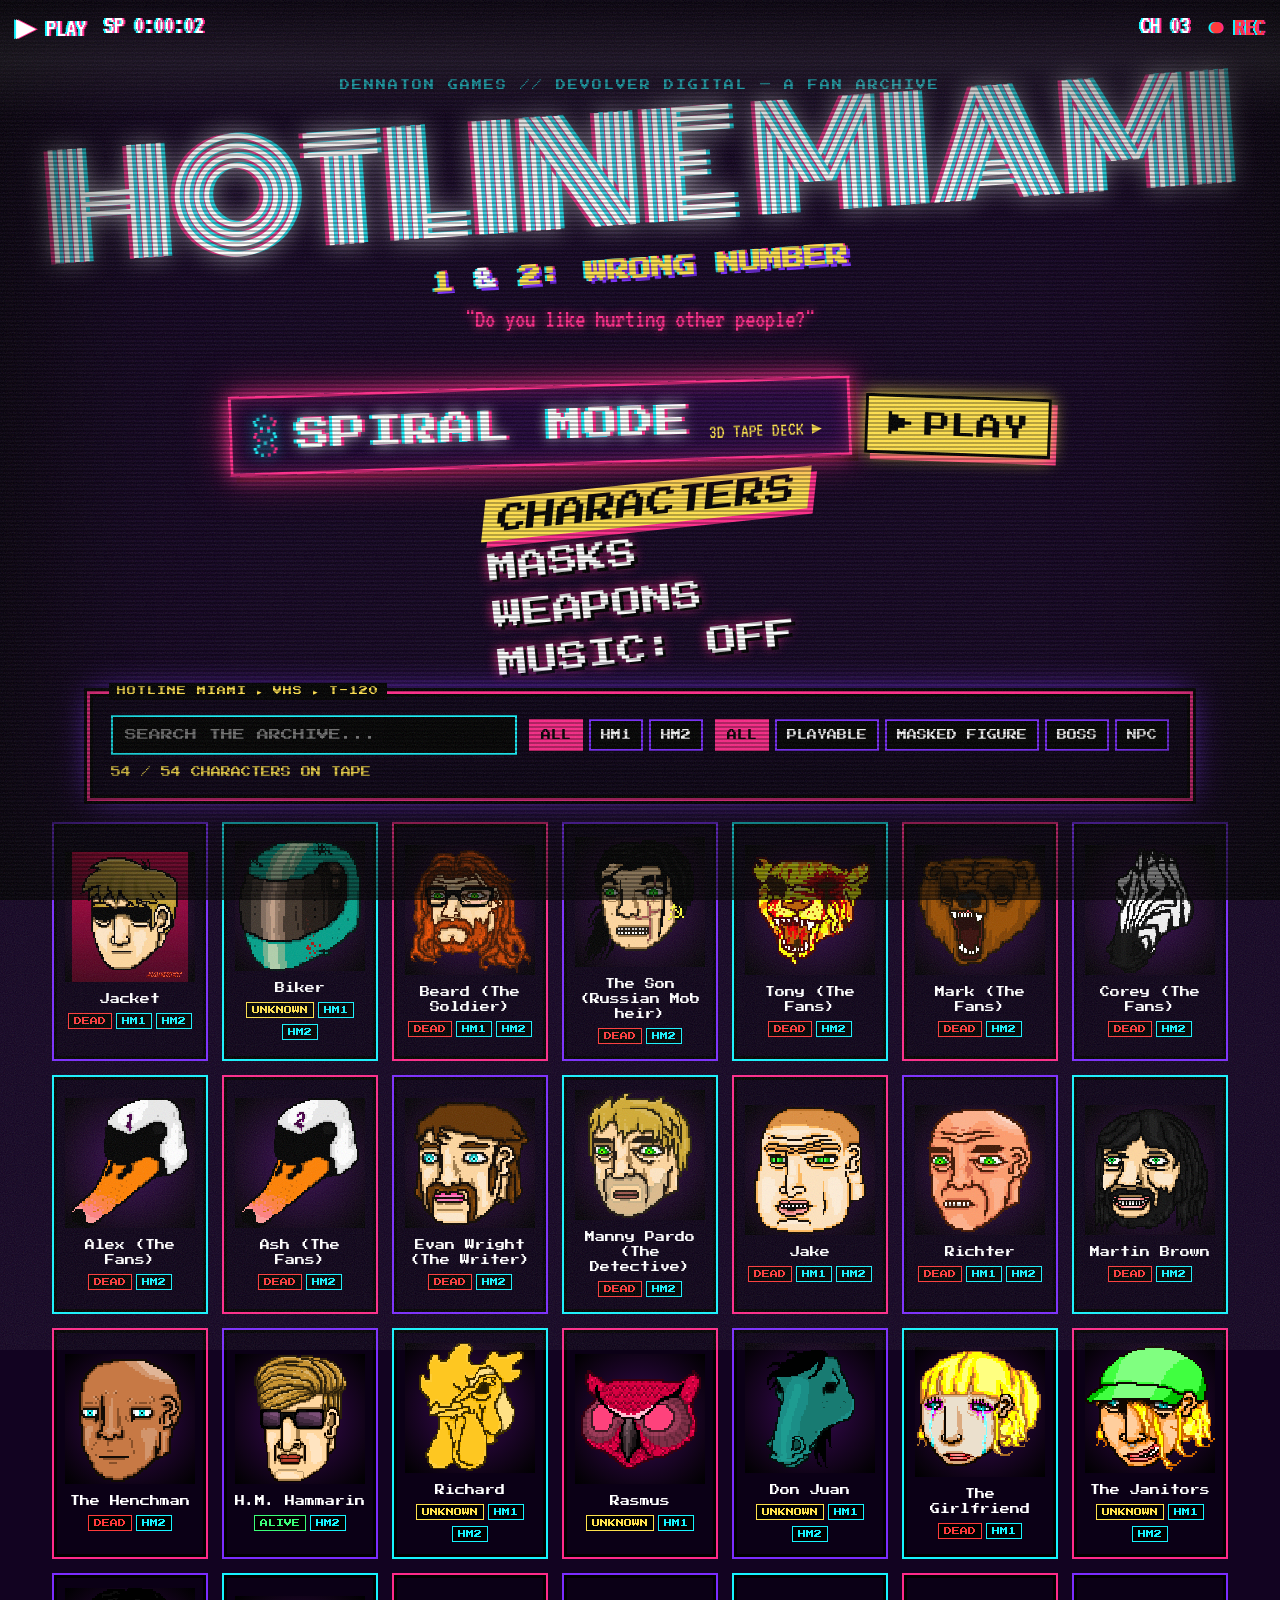
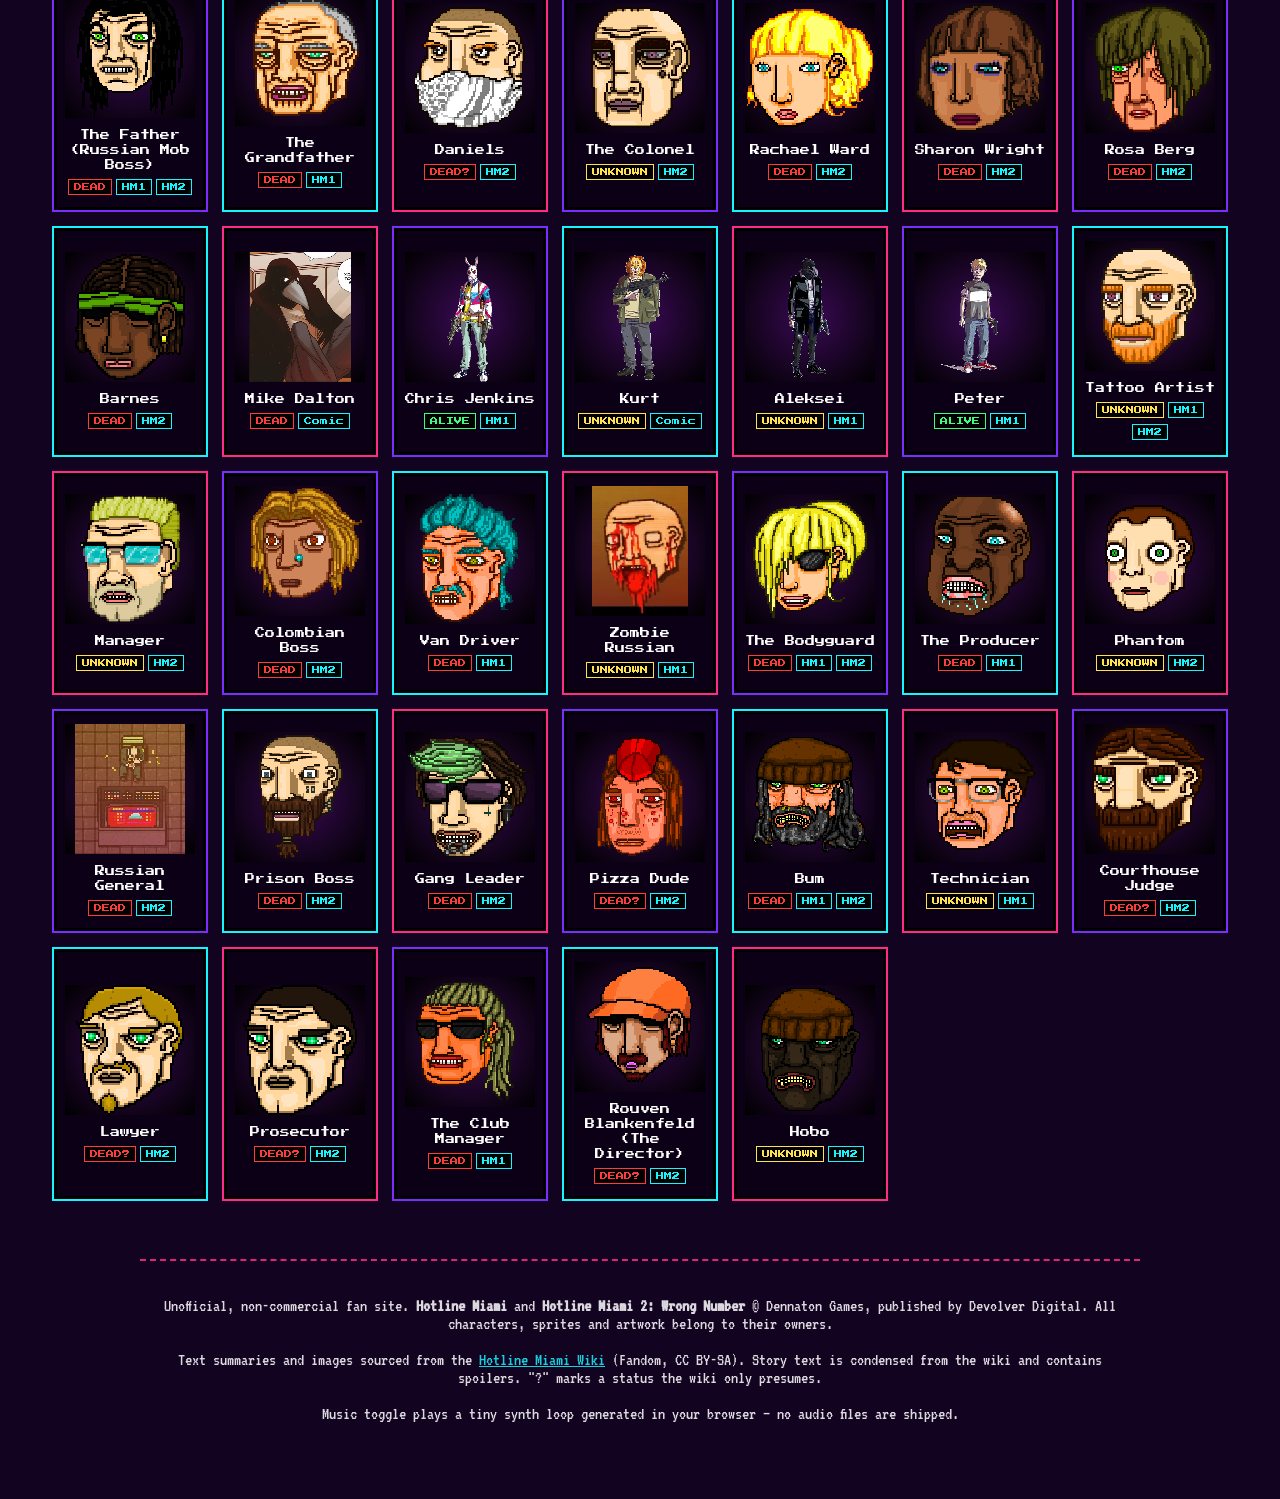
==== commit 8fb846c6: "Add NIGHT CALL mini-game (game.html): masks, LOS AI, melee/guns/throw-stun, combos, GO TO CAR, grade" ====
--- a/index.html
+++ b/index.html
@@ -17,7 +17,8 @@
 </header>
 <div class="spiral-wrap"><a class="spiral-btn" id="to3d" href="spiral.html?3d=1" aria-label="Enter spiral mode: 3D card deck">
   <svg class="spiral-ico" viewBox="0 0 40 60" aria-hidden="true"><g class="spin"><rect x="18.0" y="2" width="4" height="4" fill="#ff2a8a"/><rect x="18.0" y="2" width="4" height="4" fill="#16f4ff"/><rect x="27.0" y="6" width="4" height="4" fill="#ff2a8a"/><rect x="9.0" y="6" width="4" height="4" fill="#16f4ff"/><rect x="31.8" y="10" width="4" height="4" fill="#ff2a8a"/><rect x="4.2" y="10" width="4" height="4" fill="#16f4ff"/><rect x="30.1" y="14" width="4" height="4" fill="#ff2a8a"/><rect x="5.9" y="14" width="4" height="4" fill="#16f4ff"/><rect x="22.7" y="18" width="4" height="4" fill="#ff2a8a"/><rect x="13.3" y="18" width="4" height="4" fill="#16f4ff"/><rect x="13.1" y="22" width="4" height="4" fill="#ff2a8a"/><rect x="22.9" y="22" width="4" height="4" fill="#16f4ff"/><rect x="5.8" y="26" width="4" height="4" fill="#ff2a8a"/><rect x="30.2" y="26" width="4" height="4" fill="#16f4ff"/><rect x="4.2" y="30" width="4" height="4" fill="#ff2a8a"/><rect x="31.8" y="30" width="4" height="4" fill="#16f4ff"/><rect x="9.2" y="34" width="4" height="4" fill="#ff2a8a"/><rect x="26.8" y="34" width="4" height="4" fill="#16f4ff"/><rect x="18.2" y="38" width="4" height="4" fill="#ff2a8a"/><rect x="17.8" y="38" width="4" height="4" fill="#16f4ff"/><rect x="27.2" y="42" width="4" height="4" fill="#ff2a8a"/><rect x="8.8" y="42" width="4" height="4" fill="#16f4ff"/><rect x="31.8" y="46" width="4" height="4" fill="#ff2a8a"/><rect x="4.2" y="46" width="4" height="4" fill="#16f4ff"/><rect x="30.0" y="50" width="4" height="4" fill="#ff2a8a"/><rect x="6.0" y="50" width="4" height="4" fill="#16f4ff"/><rect x="22.5" y="54" width="4" height="4" fill="#ff2a8a"/><rect x="13.5" y="54" width="4" height="4" fill="#16f4ff"/></g></svg>
-  <span class="spiral-txt"><span style="animation-delay:-0.0s">S</span><span style="animation-delay:-0.1s">P</span><span style="animation-delay:-0.2s">I</span><span style="animation-delay:-0.3s">R</span><span style="animation-delay:-0.4s">A</span><span style="animation-delay:-0.5s">L</span><span style="animation-delay:-0.6s">&nbsp;</span><span style="animation-delay:-0.7s">M</span><span style="animation-delay:-0.8s">O</span><span style="animation-delay:-0.9s">D</span><span style="animation-delay:-1.0s">E</span></span><small>3D TAPE DECK ▸</small></a></div>
+  <span class="spiral-txt"><span style="animation-delay:-0.0s">S</span><span style="animation-delay:-0.1s">P</span><span style="animation-delay:-0.2s">I</span><span style="animation-delay:-0.3s">R</span><span style="animation-delay:-0.4s">A</span><span style="animation-delay:-0.5s">L</span><span style="animation-delay:-0.6s">&nbsp;</span><span style="animation-delay:-0.7s">M</span><span style="animation-delay:-0.8s">O</span><span style="animation-delay:-0.9s">D</span><span style="animation-delay:-1.0s">E</span></span><small>3D TAPE DECK ▸</small></a>
+<a class="play-btn" id="toGame" href="game.html" aria-label="Play the Night Call mini-game"><span class="pb-ico" aria-hidden="true">▶</span><span>PLAY</span></a></div>
 <nav class="menu" id="menu" aria-label="Sections">
   <button data-tab="characters" class="on">CHARACTERS</button>
   <button data-tab="masks">MASKS</button>
--- a/style.css
+++ b/style.css
@@ -97,3 +97,10 @@
 @media(max-width:600px){.spiral-wrap{position:fixed;left:8px;right:8px;bottom:calc(8px + env(safe-area-inset-bottom));margin:0;z-index:55}.spiral-wrap .spiral-btn{background:linear-gradient(90deg,#1a0330,#2a0646)}body:not(.helix-page){padding-bottom:84px}.spiral-btn{padding:10px 14px;gap:10px;width:100%;justify-content:center;transform:none}.spiral-btn:hover{transform:scale(1.02)}.spiral-btn small{display:none}.spiral-ico{width:22px;height:34px}}
 @media(prefers-reduced-motion:reduce){.spiral-btn,.spiral-txt span,.spiral-ico .spin{animation:none}}
 body:has(.modal:not([hidden])) .spiral-wrap{display:none}
+.spiral-wrap{gap:14px;align-items:center;flex-wrap:wrap}
+.play-btn{display:inline-flex;align-items:center;gap:10px;padding:14px 20px;font-family:'Press Start 2P';font-size:clamp(16px,2.6vw,26px);color:#000;background:var(--yel);text-decoration:none;border:3px solid #000;transform:rotate(2deg);box-shadow:0 0 18px var(--yel),6px 6px 0 var(--pink);animation:pbPulse 1.1s ease-in-out infinite}
+.play-btn:hover,.play-btn:focus-visible{background:var(--cyan);outline:none;transform:rotate(2deg) scale(1.06)}
+.pb-ico{animation:blink 1s steps(2) infinite}
+@keyframes pbPulse{0%,100%{box-shadow:0 0 12px var(--yel),6px 6px 0 var(--pink)}50%{box-shadow:0 0 34px var(--yel),6px 6px 0 var(--pink)}}
+@media(max-width:600px){.spiral-wrap{flex-wrap:nowrap;gap:8px}.spiral-wrap .spiral-btn{flex:1;width:auto}.play-btn{padding:10px 12px;font-size:14px;transform:none}}
+@media(prefers-reduced-motion:reduce){.play-btn,.pb-ico{animation:none}}
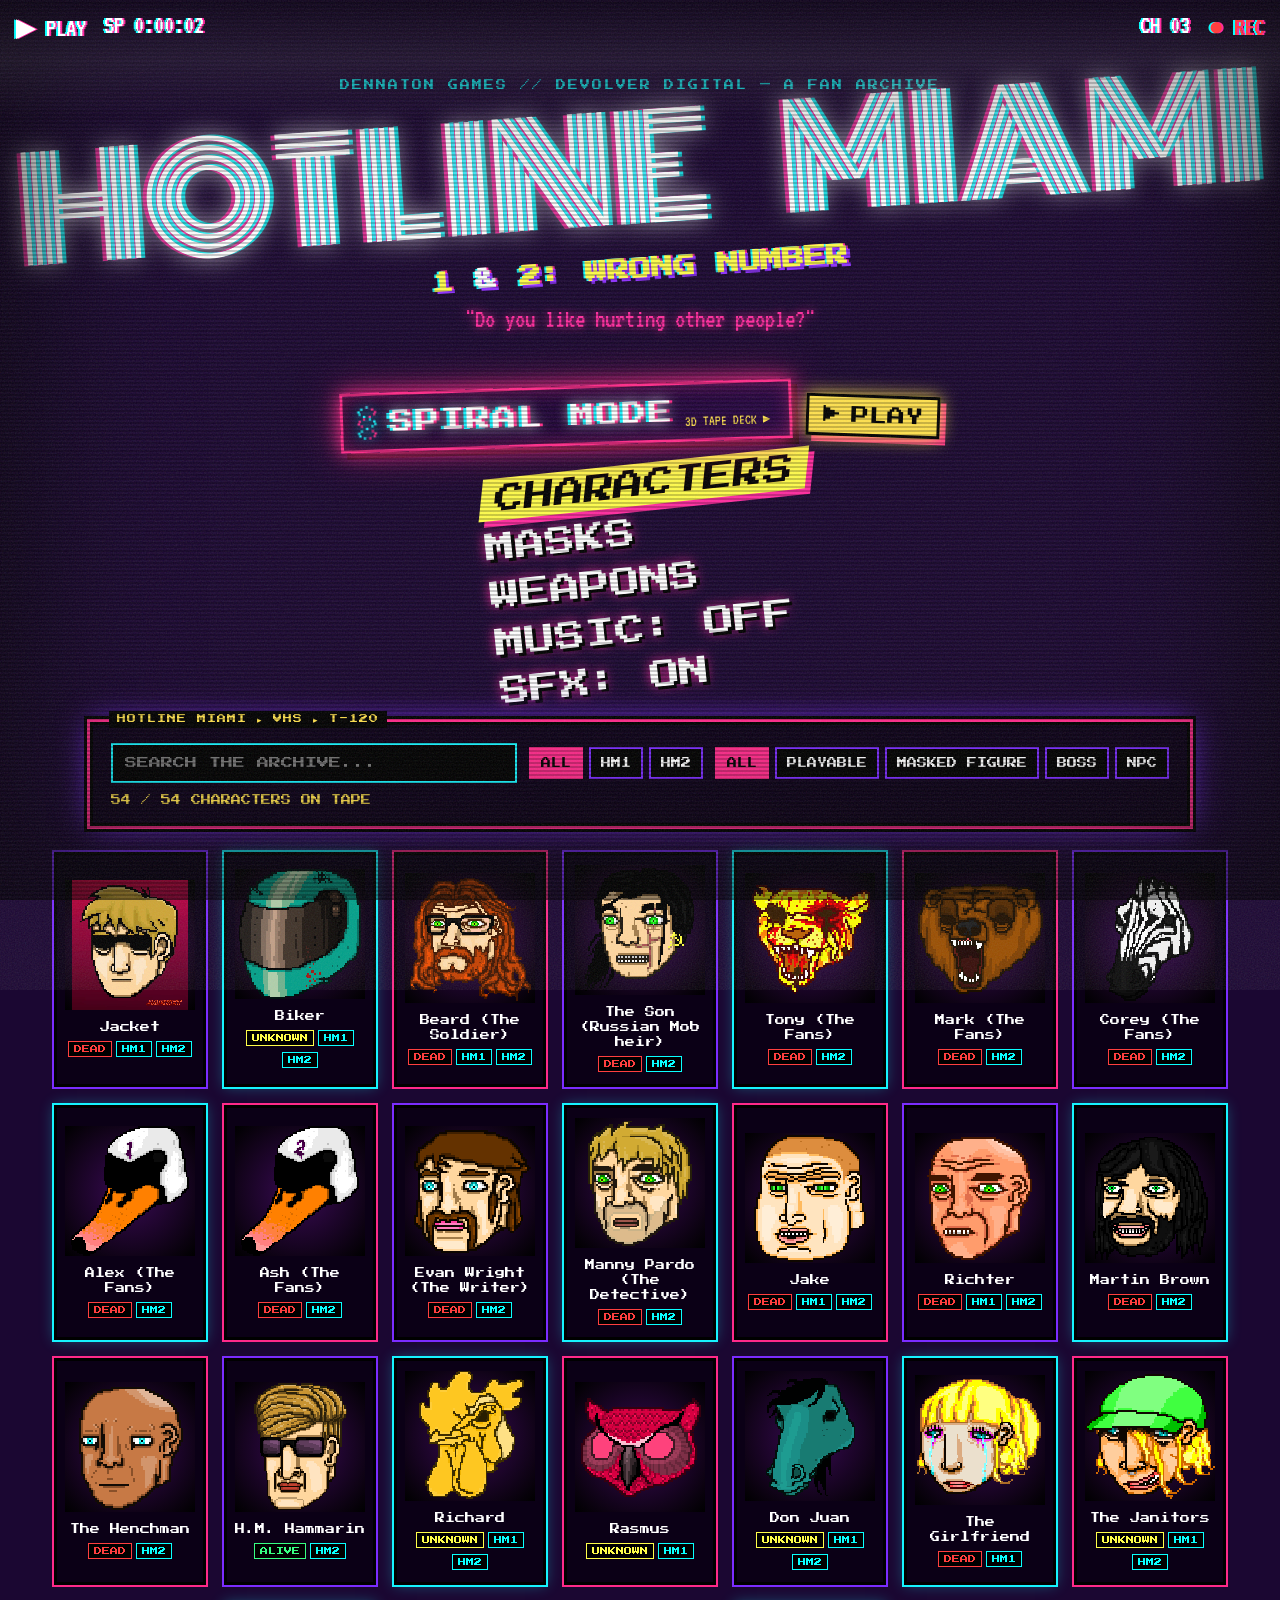
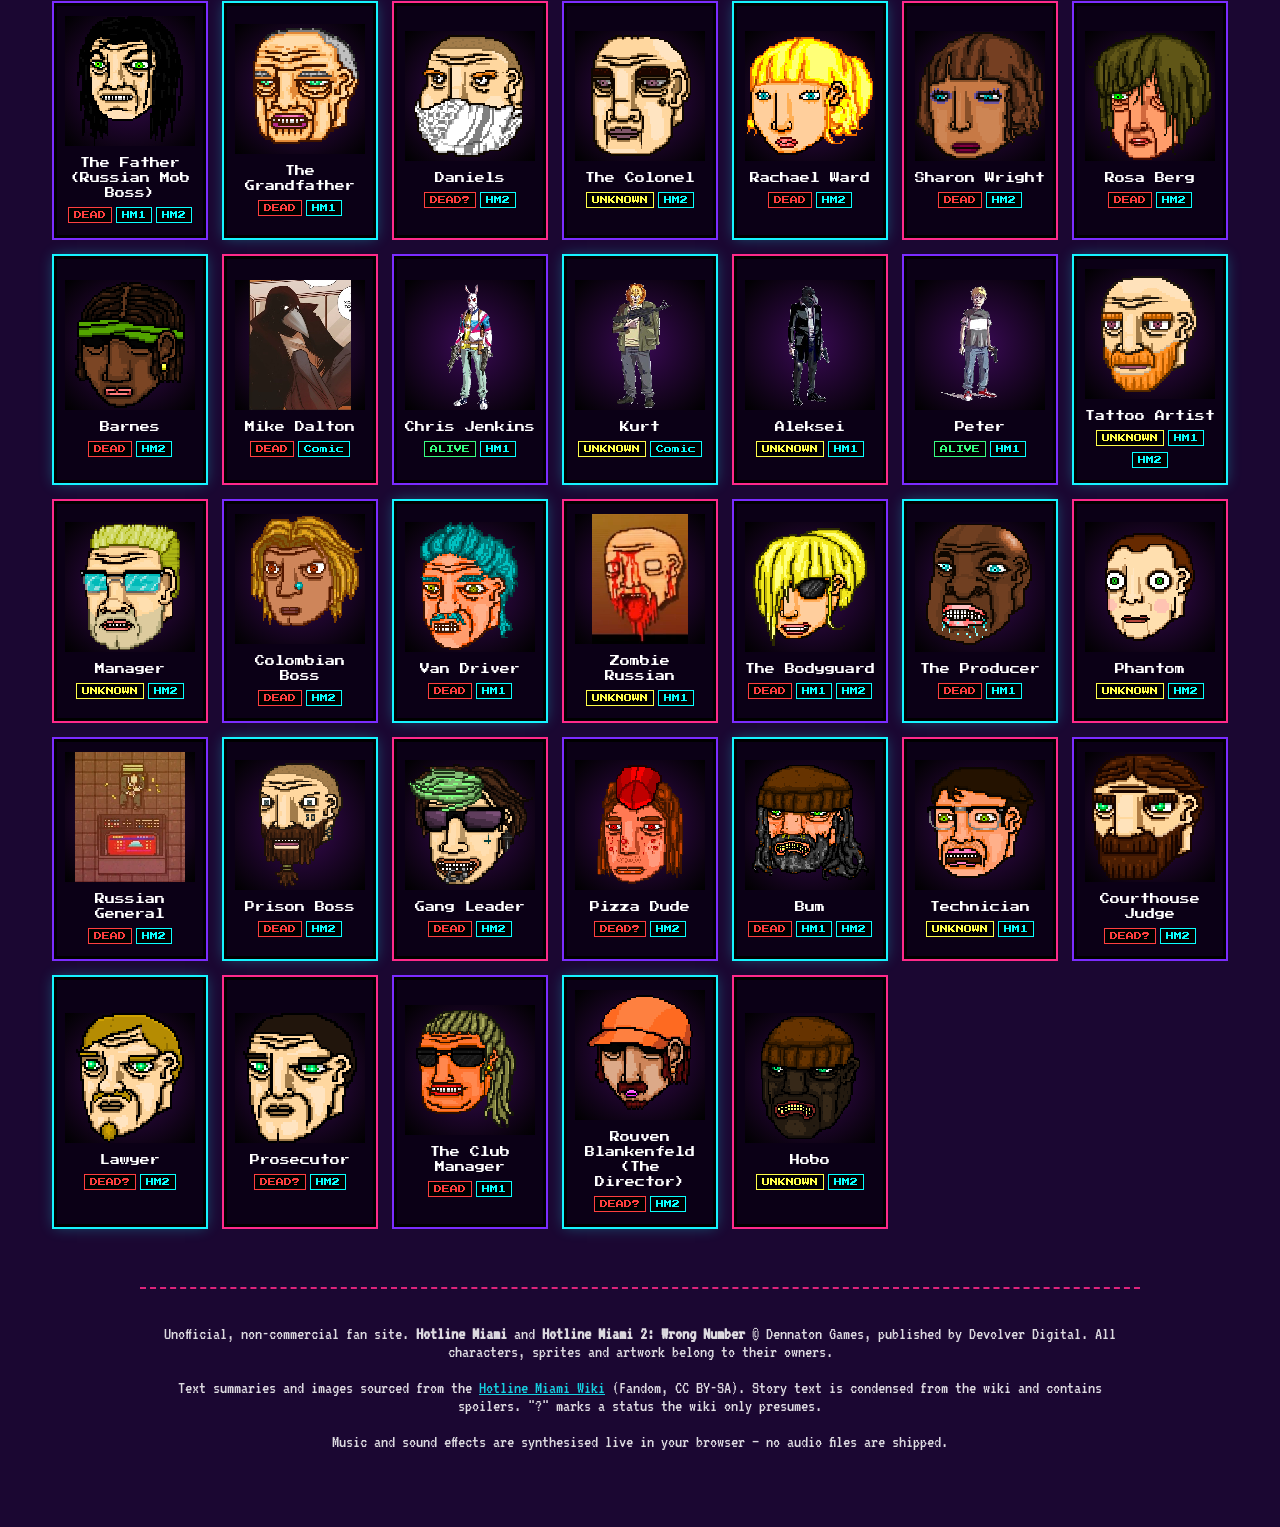
==== commit e4c316c2: "Archive SFX + brightness + quotes, NIGHT CALL audio/mystery box/crowbar/lightsaber, perf reviews, to" ====
--- a/index.html
+++ b/index.html
@@ -38,6 +38,6 @@
 <footer>
   <p>Unofficial, non-commercial fan site. <b>Hotline Miami</b> and <b>Hotline Miami 2: Wrong Number</b> © Dennaton Games, published by Devolver Digital. All characters, sprites and artwork belong to their owners.</p>
   <p>Text summaries and images sourced from the <a href="https://hotlinemiami.fandom.com" target="_blank" rel="noopener">Hotline Miami Wiki</a> (Fandom, CC BY-SA). Story text is condensed from the wiki and contains spoilers. "?" marks a status the wiki only presumes.</p>
-  <p class="music-note">Music toggle plays a tiny synth loop generated in your browser — no audio files are shipped.</p>
+  <p class="music-note">Music and sound effects are synthesised live in your browser — no audio files are shipped.</p>
 </footer>
-<script src="app.js"></script></body></html>
+<script src="sfx.js"></script><script src="app.js"></script></body></html>
--- a/style.css
+++ b/style.css
@@ -1,4 +1,4 @@
-:root{--pink:#ff2a8a;--cyan:#16f4ff;--purple:#7b2cff;--yel:#ffe14d;--bg:#120321;--ink:#fff}
+:root{--pink:#ff2a8a;--cyan:#16f4ff;--purple:#7b2cff;--yel:#ffe14d;--bg:#1b0732;--ink:#fff}
 *{box-sizing:border-box}html,body{margin:0;background:var(--bg);color:var(--ink);font-family:'VT323',monospace;font-size:20px;overflow-x:hidden}
 a{color:var(--cyan)}
 .bg{position:fixed;inset:0;z-index:-3;background:linear-gradient(180deg,#1a0433 0%,#5a0b5e 45%,#ff2a8a 62%,#2a0640 63%,#0d0219 100%);animation:hue 18s linear infinite}
@@ -6,12 +6,12 @@
 .sun{position:absolute;left:50%;top:30%;width:46vmin;height:46vmin;transform:translateX(-50%);border-radius:50%;background:repeating-linear-gradient(180deg,#ffe14d 0 9%,#ff2a8a 9% 12%);opacity:.55;filter:blur(1px);mask:linear-gradient(#000 60%,transparent 100%)}
 .grid{position:absolute;left:-50%;right:-50%;bottom:0;height:40%;background:linear-gradient(transparent 0 94%,var(--cyan) 94%) 0 0/100% 40px,linear-gradient(90deg,transparent 0 97%,var(--cyan) 97%) 0 0/60px 100%;transform:perspective(300px) rotateX(60deg);transform-origin:bottom;opacity:.35;animation:gridmove 2s linear infinite}
 @keyframes gridmove{to{background-position:0 40px,0 0}}
-.grain{position:fixed;inset:-50%;z-index:50;pointer-events:none;opacity:.13;background-image:url("data:image/svg+xml,%3Csvg xmlns='http://www.w3.org/2000/svg' width='200' height='200'%3E%3Cfilter id='n'%3E%3CfeTurbulence type='fractalNoise' baseFrequency='.9' numOctaves='3'/%3E%3C/filter%3E%3Crect width='100%25' height='100%25' filter='url(%23n)'/%3E%3C/svg%3E");animation:grain .5s steps(4) infinite}
+.grain{position:fixed;inset:-10%;z-index:50;pointer-events:none;opacity:.13;background-image:url("data:image/svg+xml,%3Csvg xmlns='http://www.w3.org/2000/svg' width='200' height='200'%3E%3Cfilter id='n'%3E%3CfeTurbulence type='fractalNoise' baseFrequency='.9' numOctaves='3'/%3E%3C/filter%3E%3Crect width='100%25' height='100%25' filter='url(%23n)'/%3E%3C/svg%3E");animation:grain .5s steps(4) infinite}
 @keyframes grain{0%{transform:translate(0,0)}25%{transform:translate(-5%,3%)}50%{transform:translate(4%,-6%)}75%{transform:translate(-3%,5%)}}
-.scan{position:fixed;inset:0;z-index:51;pointer-events:none;background:repeating-linear-gradient(0deg,rgba(0,0,0,.28) 0 2px,transparent 2px 4px)}
+.scan{position:fixed;inset:0;z-index:51;pointer-events:none;background:repeating-linear-gradient(0deg,rgba(0,0,0,.2) 0 2px,transparent 2px 4px)}
 .scan::after{content:"";position:absolute;left:0;right:0;height:120px;background:linear-gradient(transparent,rgba(255,255,255,.06),transparent);animation:roll 7s linear infinite}
 @keyframes roll{from{top:-120px}to{top:100%}}
-.vignette{position:fixed;inset:0;z-index:49;pointer-events:none;box-shadow:inset 0 0 160px 40px rgba(0,0,0,.85)}
+.vignette{position:fixed;inset:0;z-index:49;pointer-events:none;box-shadow:inset 0 0 150px 30px rgba(0,0,0,.68)}
 .vhs-osd{position:fixed;top:12px;left:16px;z-index:60;font-family:'VT323';font-size:26px;color:#fff;text-shadow:2px 0 var(--pink),-2px 0 var(--cyan);display:flex;gap:18px;pointer-events:none}
 .vhs-osd.right{left:auto;right:16px}.rec{color:#ff3b3b;animation:blink 1s steps(2) infinite}
 @keyframes blink{50%{opacity:0}}
@@ -102,5 +102,85 @@
 .play-btn:hover,.play-btn:focus-visible{background:var(--cyan);outline:none;transform:rotate(2deg) scale(1.06)}
 .pb-ico{animation:blink 1s steps(2) infinite}
 @keyframes pbPulse{0%,100%{box-shadow:0 0 12px var(--yel),6px 6px 0 var(--pink)}50%{box-shadow:0 0 34px var(--yel),6px 6px 0 var(--pink)}}
-@media(max-width:600px){.spiral-wrap{flex-wrap:nowrap;gap:8px}.spiral-wrap .spiral-btn{flex:1;width:auto}.play-btn{padding:10px 12px;font-size:14px;transform:none}}
+/* phones, portrait and landscape: small PLAY stacked directly above SPIRAL MODE in the fixed bottom dock */
+@media (max-width:600px),(max-height:500px) and (pointer:coarse){
+ .spiral-wrap{position:fixed;left:8px;right:8px;bottom:calc(8px + env(safe-area-inset-bottom));margin:0;z-index:55;flex-direction:column;flex-wrap:nowrap;align-items:stretch;gap:6px}
+ .spiral-wrap .spiral-btn{width:auto;justify-content:center;transform:none;padding:8px 12px;gap:10px;background:linear-gradient(90deg,#1a0330,#2a0646)}
+ .spiral-wrap .spiral-btn small{display:none}.spiral-txt{font-size:clamp(16px,4.6vw,22px)}.spiral-ico{width:20px;height:30px}
+ .play-btn{order:-1;align-self:center;padding:6px 14px;font-size:11px;gap:6px;transform:none;box-shadow:0 0 10px var(--yel),3px 3px 0 var(--pink)}
+ body:not(.helix-page){padding-bottom:120px}
+}
 @media(prefers-reduced-motion:reduce){.play-btn,.pb-ico{animation:none}}
+/* phone dock: opaque backing strip, 44px PLAY tap target; compact in landscape so the hero quote stays visible */
+@media (max-width:600px),(max-height:500px) and (pointer:coarse){
+ .spiral-wrap{background:linear-gradient(0deg,#0b0216 75%,#0b0216e6);padding:6px 8px calc(6px + env(safe-area-inset-bottom));left:0;right:0;bottom:0;border-top:2px solid #ff2a8a66}
+ .play-btn{min-height:44px;box-sizing:border-box;padding:0 18px}
+}
+@media (max-height:500px) and (pointer:coarse) and (orientation:landscape){
+ .spiral-wrap{gap:4px;padding-top:4px;padding-bottom:calc(4px + env(safe-area-inset-bottom))}
+ .play-btn{font-size:10px}
+ .spiral-wrap .spiral-btn{padding:2px 12px;min-height:32px;box-sizing:border-box;align-self:center;width:min(460px,100%)}
+ .spiral-txt{font-size:16px}.spiral-ico{width:16px;height:24px}
+ .hero{padding-top:48px;padding-bottom:0}.hero .pre{margin:0}.hero .title{font-size:46px;margin:6px 0}.hero .sub{margin:4px 0}.hero .quote{margin:4px 0;font-size:20px}
+ body:not(.helix-page){padding-bottom:96px}
+}
+/* phones (portrait + landscape): PLAY and SPIRAL MODE identical size, stacked PLAY over SPIRAL, both opaque */
+@media (max-width:600px),(max-height:500px) and (pointer:coarse){
+ .spiral-wrap{gap:6px;align-items:center}
+ .spiral-wrap .play-btn,.spiral-wrap .spiral-btn{order:0;box-sizing:border-box;width:min(420px,calc(100vw - 24px));height:46px;min-height:46px;max-height:46px;margin:0;padding:0 12px;align-self:center;justify-content:center;transform:none;flex:0 0 auto;opacity:1}
+ .spiral-wrap .play-btn{order:-1;font-size:14px;background:#ffe14d;border:3px solid #000}
+ .spiral-wrap .spiral-btn{background:#1f0438;border:3px solid var(--pink)}
+ .spiral-wrap .spiral-txt{font-size:16px}
+ body:not(.helix-page){padding-bottom:124px}
+}
+@media (max-height:500px) and (pointer:coarse) and (orientation:landscape){
+ .spiral-wrap{gap:4px}
+ .spiral-wrap .play-btn,.spiral-wrap .spiral-btn{height:44px;min-height:44px;max-height:44px;width:min(380px,calc(100vw - 24px))}
+ body:not(.helix-page){padding-bottom:110px}
+ .hero .title{font-size:40px;line-height:1.05;letter-spacing:1px}
+}
+.title span{white-space:pre}
+@media (max-height:500px) and (pointer:coarse) and (orientation:landscape){ .hero .title{font-size:36px;margin:8px 0 12px;transform:rotate(-3deg)} }
+.title .sp{width:.5em}
+/* character pull quote */
+.pull{margin:14px 0 18px;padding:14px 18px 12px 22px;border-left:6px solid var(--pink);background:linear-gradient(90deg,#ff2a8a22,transparent 80%);transform:rotate(-1deg);position:relative}
+.pull::before{content:'\201C';position:absolute;left:-4px;top:-26px;font:72px/1 'Monoton',cursive;color:var(--cyan);text-shadow:0 0 14px var(--cyan);opacity:.85}
+.pull p{margin:0;font-family:'VT323',monospace;font-size:clamp(26px,3.4vw,38px);line-height:1.05;color:#fff;text-shadow:2px 0 var(--pink),-2px 0 var(--cyan),0 0 18px #ff2a8aaa;letter-spacing:.5px}
+.pull cite{display:block;margin-top:8px;font:normal 11px 'Press Start 2P';color:var(--yel);text-shadow:0 0 8px #ffe14d88}
+.pull cite small{font-size:8px;color:#c9b6ff;opacity:.8}
+@media(max-width:600px){.pull p{font-size:26px}.pull{padding:12px 12px 10px 16px}}
+
+/* +~12% brightness pass: neon text/glow boost */
+.title,.sub,.quote,.pre,.vhs-osd,.menu button,.tag,.dname,h3{filter:brightness(1.12) saturate(1.08)}
+.card{box-shadow:0 0 0 2px var(--cyan),0 0 14px #16f4ff55}
+.helix-page .vignette{opacity:.85}
+/* smaller PLAY / SPIRAL MODE (desktop ~25% smaller; phones equal, 44px tall, narrower) */
+@media (min-width:601px){
+ .spiral-wrap .spiral-btn{padding:9px 18px 9px 12px;gap:10px;border-width:3px}
+ .spiral-wrap .spiral-txt{font-size:clamp(16px,2.2vw,24px)}
+ .spiral-wrap .spiral-btn small{font-size:15px}
+ .spiral-wrap .spiral-ico{width:24px;height:36px}
+ .spiral-wrap .play-btn{padding:9px 14px;font-size:clamp(13px,1.8vw,18px)}
+}
+@media (max-width:600px),(max-height:500px) and (pointer:coarse){
+ .spiral-wrap{gap:5px}
+ .spiral-wrap .play-btn,.spiral-wrap .spiral-btn{width:min(300px,calc(100vw - 32px));height:44px;min-height:44px;max-height:44px}
+ .spiral-wrap .play-btn{font-size:12px}.spiral-wrap .spiral-txt{font-size:14px}
+ body:not(.helix-page){padding-bottom:116px}
+}
+@media (max-height:500px) and (pointer:coarse) and (orientation:landscape){
+ .spiral-wrap{flex-direction:column}
+ .spiral-wrap .play-btn,.spiral-wrap .spiral-btn{width:min(260px,calc(100vw - 32px))}
+}
+.grain{background-size:256px 256px}
+.pull p{font-size:clamp(30px,3.6vw,44px)}
+.pull::before{font:84px/1 'VT323',monospace;top:-30px}
+@media(max-width:600px){.title .sp{width:.25em}.pull p{font-size:28px}}
+.pull::before{display:none}
+/* landscape phones: compact dock, PLAY | SPIRAL side by side at equal size (~56px = 14% of a 390px screen) */
+@media (max-height:500px) and (pointer:coarse) and (orientation:landscape){
+ .spiral-wrap{flex-direction:row!important;justify-content:center;gap:10px;padding:5px 8px calc(5px + env(safe-area-inset-bottom))}
+ .spiral-wrap .play-btn,.spiral-wrap .spiral-btn{width:min(220px,calc(50vw - 24px));order:0}
+ .spiral-wrap .play-btn{order:-1}
+ body:not(.helix-page){padding-bottom:66px}
+}
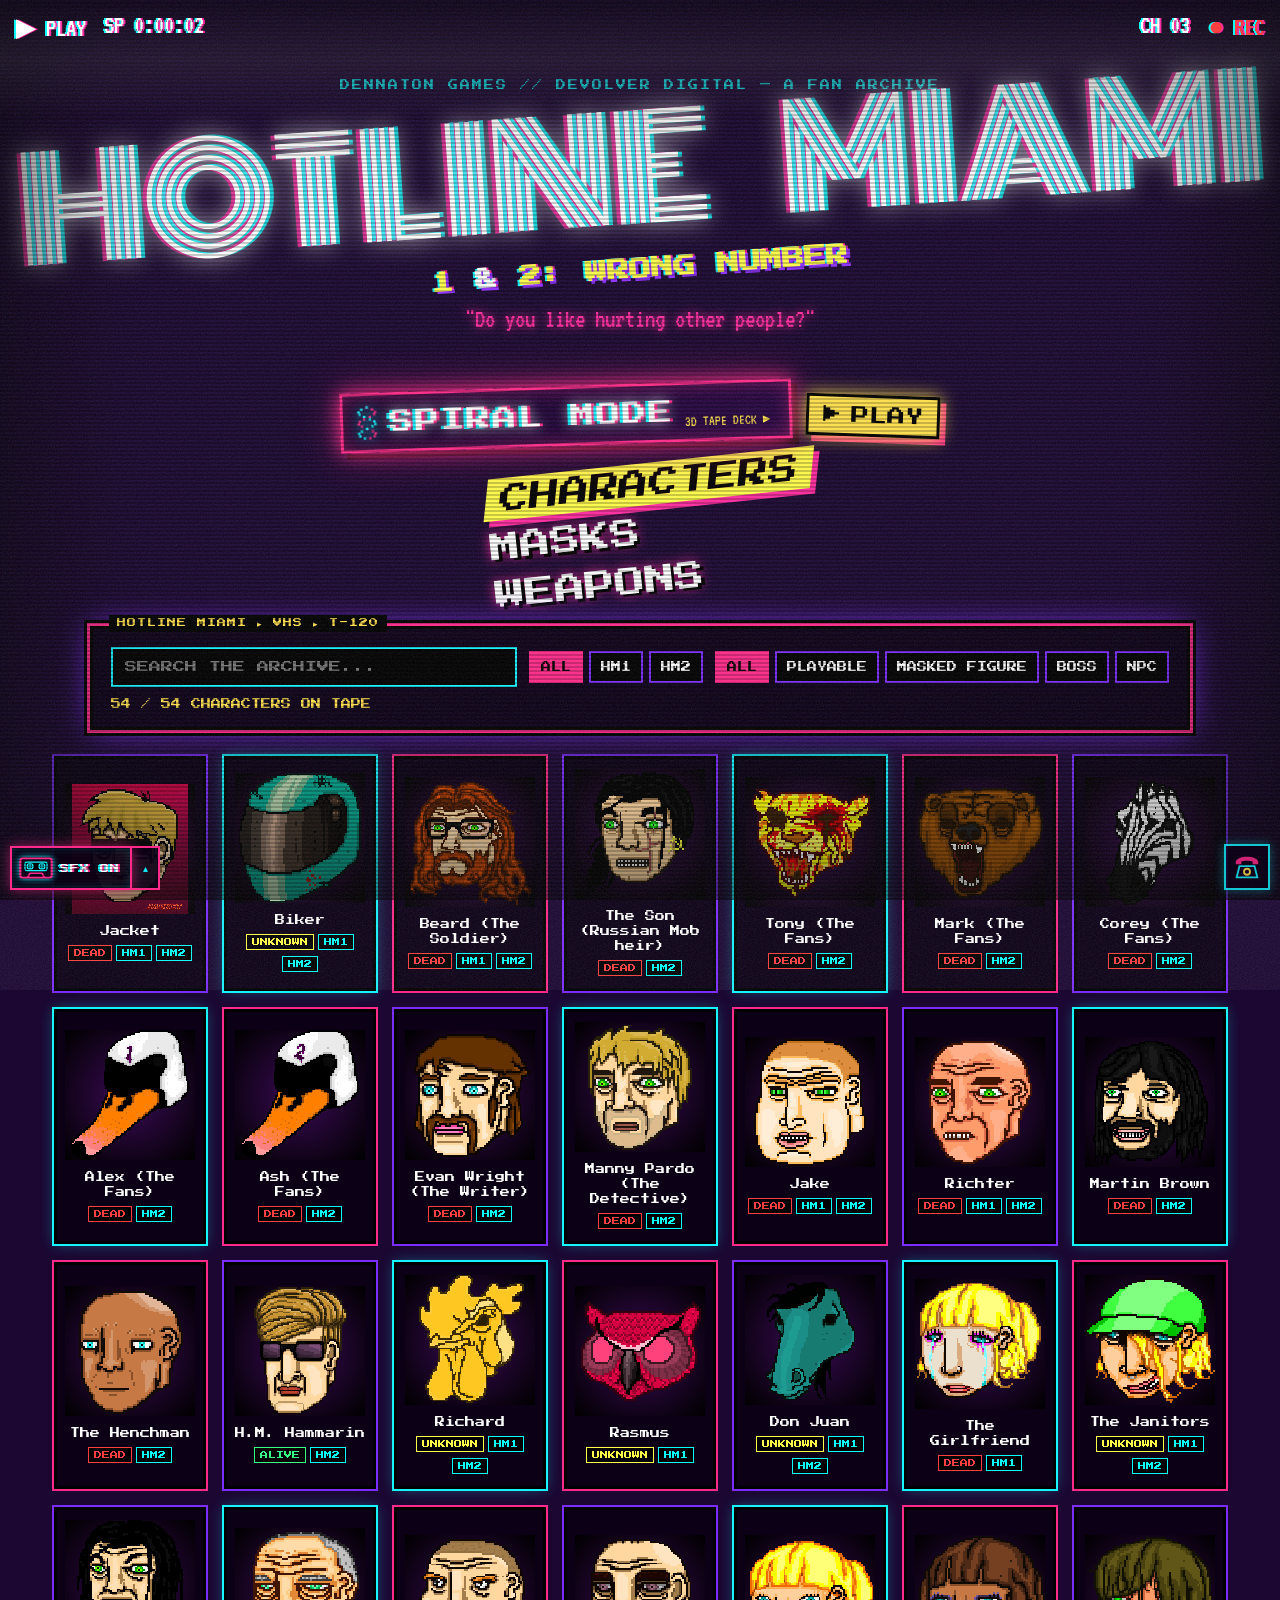
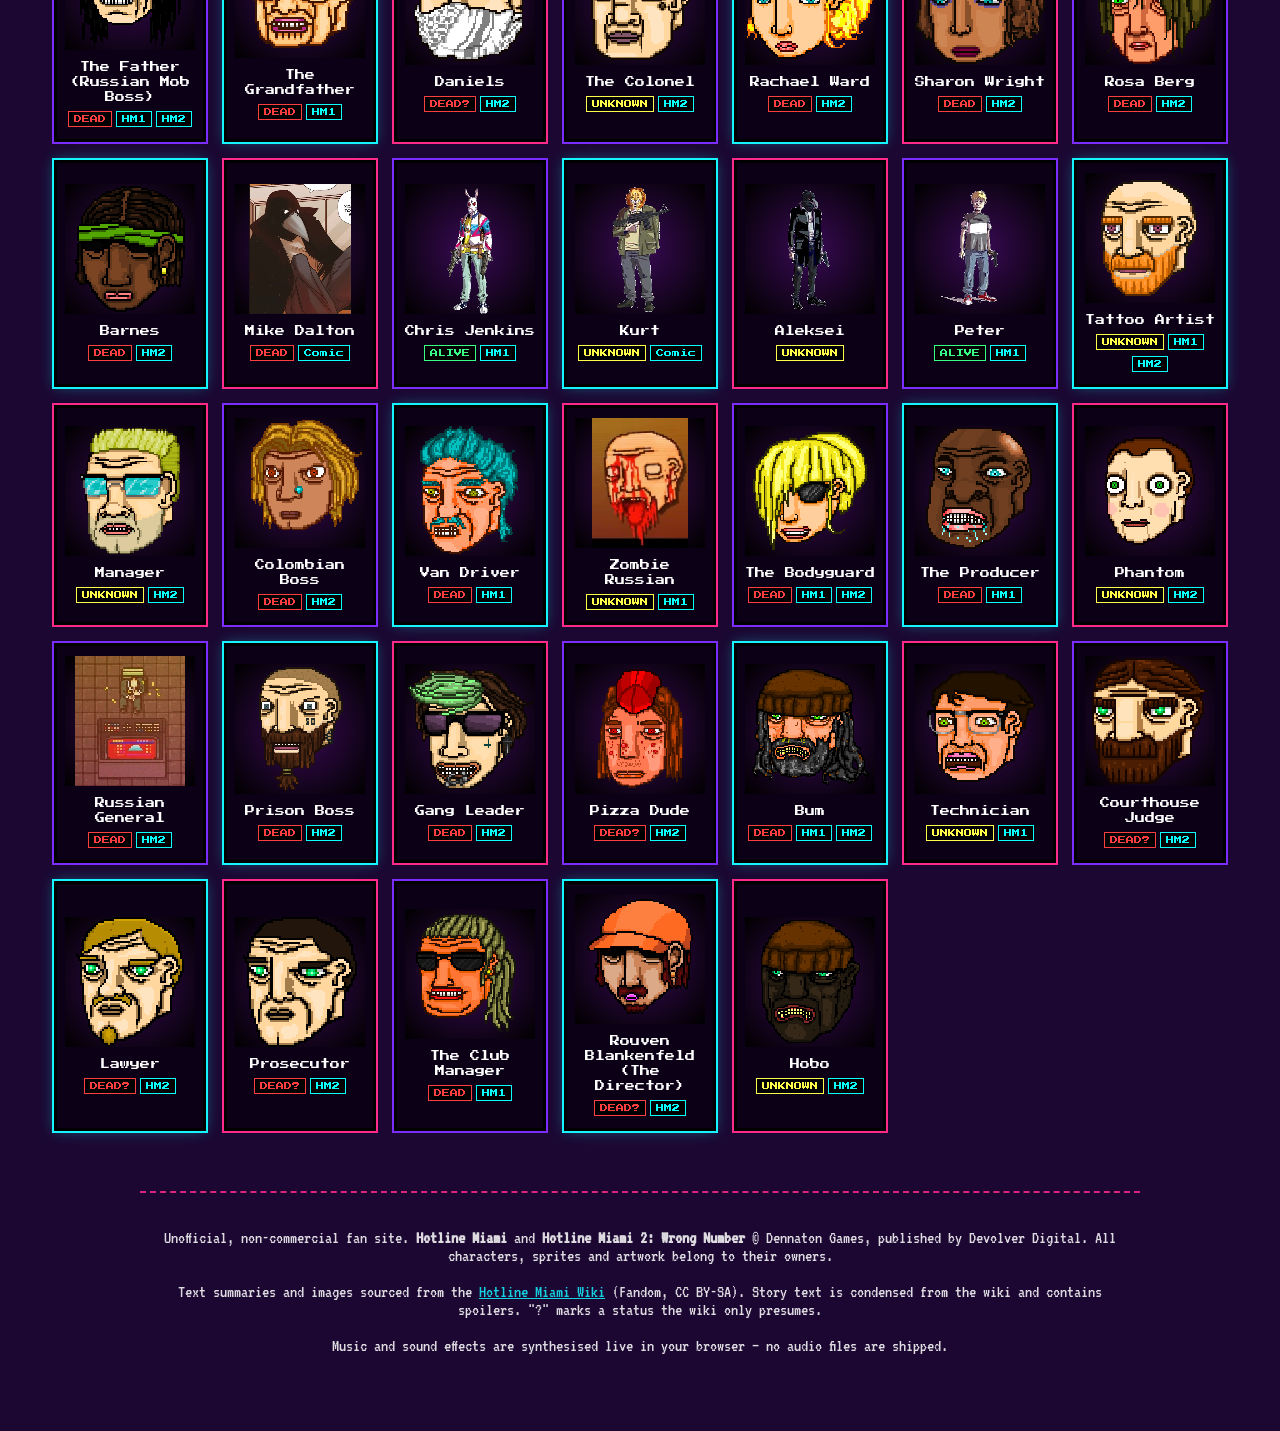
==== commit 7fce1cff: "One VHS audio control per page (SFX default ON, key migration, music popover/pause), death restart b" ====
--- a/index.html
+++ b/index.html
@@ -4,7 +4,7 @@
 <link rel="preconnect" href="https://fonts.googleapis.com"><link rel="preconnect" href="https://fonts.gstatic.com" crossorigin>
 <link href="https://fonts.googleapis.com/css2?family=Press+Start+2P&family=VT323&family=Monoton&display=swap" rel="stylesheet">
 <link rel="manifest" href="manifest.webmanifest"><meta name="theme-color" content="#ff2a8a"><link rel="icon" href="icons/icon-192.png"><link rel="apple-touch-icon" href="icons/apple-touch-icon.png"><meta name="apple-mobile-web-app-capable" content="yes"><meta name="apple-mobile-web-app-title" content="HM Archive"><meta name="apple-mobile-web-app-status-bar-style" content="black-translucent">
-<link rel="stylesheet" href="style.css"></head><body>
+<link rel="stylesheet" href="style.css"><link rel="stylesheet" href="aud.css"><link rel="stylesheet" href="phone.css"></head><body>
 <div class="bg"><div class="sun"></div><div class="grid"></div></div>
 <div class="grain"></div><div class="scan"></div><div class="vignette"></div>
 <div class="vhs-osd"><span class="play">&#9654; PLAY</span><span id="clock">SP 0:00:00</span></div>
@@ -23,7 +23,6 @@
   <button data-tab="characters" class="on">CHARACTERS</button>
   <button data-tab="masks">MASKS</button>
   <button data-tab="weapons">WEAPONS</button>
-  <button id="music" aria-pressed="false">MUSIC: OFF</button>
 </nav>
 <section class="controls tape">
   <input id="q" type="search" placeholder="SEARCH THE ARCHIVE..." aria-label="Search">
@@ -40,4 +39,4 @@
   <p>Text summaries and images sourced from the <a href="https://hotlinemiami.fandom.com" target="_blank" rel="noopener">Hotline Miami Wiki</a> (Fandom, CC BY-SA). Story text is condensed from the wiki and contains spoilers. "?" marks a status the wiki only presumes.</p>
   <p class="music-note">Music and sound effects are synthesised live in your browser — no audio files are shipped.</p>
 </footer>
-<script src="sfx.js"></script><script src="app.js"></script></body></html>
+<script src="aud.js"></script><script src="sfx.js"></script><script src="phone.js"></script><script src="app.js"></script></body></html>
--- a/aud.css
+++ b/aud.css
@@ -0,0 +1,18 @@
+/* ONE audio control per page: neon VHS cassette + wavy SFX label (+ MUSIC popover on the archive) */
+.aud-wrap{position:fixed;left:calc(10px + env(safe-area-inset-left));bottom:calc(var(--dockH,0px) + 10px + env(safe-area-inset-bottom));z-index:60;display:flex;align-items:stretch;gap:0;font-family:'Press Start 2P',monospace}
+.aud{display:flex;align-items:center;gap:7px;min-height:44px;padding:4px 10px 4px 7px;background:#0d0218e6;border:2px solid #ff2a8a;color:#fff;cursor:pointer;box-shadow:0 0 12px #ff2a8a88,inset 0 0 8px #16f4ff33;position:relative;overflow:hidden;touch-action:manipulation;font:9px 'Press Start 2P',monospace}
+.aud::after{content:"";position:absolute;inset:0;pointer-events:none;background:repeating-linear-gradient(0deg,#0005 0 1px,transparent 1px 3px);mix-blend-mode:multiply}
+.aud-ico{width:34px;height:22px;flex:none;filter:drop-shadow(0 0 3px #16f4ff)}
+.aud-ico .reel{transform-box:fill-box;transform-origin:center;animation:audSpin 1.4s linear infinite}
+.aud-ico .x{display:none}
+.aud-l{white-space:nowrap;text-shadow:2px 0 #ff2a8a,-2px 0 #16f4ff;letter-spacing:1px}
+.aud-l span{display:inline-block;animation:audWave 1.2s ease-in-out infinite}
+.off .aud{border-color:#7b2cff;box-shadow:0 0 6px #7b2cff66;opacity:.85}.off .aud-ico .reel{animation:none}.off .aud-ico .x{display:inline}.off .aud-l{color:#bba}
+.aud-more{min-width:30px;min-height:44px;margin-left:-2px;border:2px solid #ff2a8a;background:#0d0218e6;color:#16f4ff;font:10px 'Press Start 2P',monospace;cursor:pointer;touch-action:manipulation}
+.aud-pop{position:absolute;bottom:calc(100% + 6px);left:0;background:#0d0218f2;border:2px solid #16f4ff;padding:8px;box-shadow:0 0 14px #16f4ff88;display:grid;gap:6px;min-width:170px}
+.aud-pop[hidden]{display:none}
+.aud-mus{min-height:40px;font:9px 'Press Start 2P',monospace;color:#ffe14d;background:#1a0330;border:2px solid #ffe14d;cursor:pointer}
+.aud-pop small{font:13px 'VT323',monospace;color:#bbb}
+@keyframes audSpin{to{transform:rotate(360deg)}}
+@keyframes audWave{0%,100%{transform:translateY(0)}50%{transform:translateY(-2px)}}
+@media (max-width:520px){.aud{padding:4px 8px 4px 6px}.aud-l{font-size:8px}}
--- a/phone.css
+++ b/phone.css
@@ -0,0 +1,37 @@
+/* PHONE: small corner phone + answering-machine overlay */
+.ph-wrap{position:fixed;right:calc(10px + env(safe-area-inset-right));bottom:calc(var(--dockH,0px) + 10px + env(safe-area-inset-bottom));z-index:60}
+.ph-btn{width:46px;height:46px;padding:5px;border:2px solid #16f4ff;background:#0d0218e6;cursor:pointer;box-shadow:0 0 10px #16f4ff66;display:grid;place-items:center;position:relative;touch-action:manipulation;opacity:.8}
+.ph-btn:hover,.ph-btn:focus-visible{opacity:1}
+.ph-btn svg{width:30px;height:30px}
+.ph-dot{position:absolute;top:-4px;right:-4px;width:10px;height:10px;border-radius:50%;background:#ff2a8a;box-shadow:0 0 8px #ff2a8a;display:none}
+.ph-wrap.missed .ph-dot,.ph-wrap.ring .ph-dot{display:block}
+.ph-wrap.ring .ph-btn{opacity:1;animation:phBuzz .09s linear infinite,phGlow .5s ease-in-out infinite alternate}
+@keyframes phBuzz{0%{transform:translate(0,0) rotate(0)}25%{transform:translate(-2px,1px) rotate(-8deg)}50%{transform:translate(2px,-1px) rotate(7deg)}75%{transform:translate(-1px,-1px) rotate(-5deg)}}
+@keyframes phGlow{to{box-shadow:0 0 22px #ff2a8a,0 0 40px #16f4ff88;border-color:#ff2a8a}}
+.ph-call{position:fixed;inset:0;z-index:90;display:grid;place-items:center;background:radial-gradient(#2a064699,#05010bf0);padding:16px}
+.ph-call[hidden]{display:none}
+.ph-box{width:min(560px,100%);background:#0d0218;border:3px solid #ff2a8a;box-shadow:0 0 30px #ff2a8a88,inset 0 0 30px #16f4ff22;padding:14px 16px;position:relative;transform:rotate(-1deg);animation:phIn .25s ease-out}
+.ph-box::after{content:"";position:absolute;inset:0;pointer-events:none;background:repeating-linear-gradient(0deg,#0004 0 1px,transparent 1px 3px)}
+@keyframes phIn{from{transform:rotate(-1deg) scale(.85);opacity:0}}
+.ph-top{display:flex;justify-content:space-between;font:10px 'Press Start 2P',monospace;color:#16f4ff;margin-bottom:10px}
+.ph-rec{color:#ff2a8a;animation:phBlink 1s steps(2) infinite}@keyframes phBlink{50%{opacity:.2}}
+.ph-who{display:flex;gap:12px;align-items:center}
+.ph-img{width:72px;height:72px;object-fit:cover;image-rendering:pixelated;border:2px solid #16f4ff;background:#000;flex:none}
+.ph-from{font:9px 'Press Start 2P',monospace;color:#bbb}
+.ph-name{font:clamp(13px,3.4vw,18px) 'Press Start 2P',monospace;color:#ffe14d;text-shadow:2px 2px 0 #ff2a8a;margin:5px 0}
+.ph-tag{font:15px 'VT323',monospace;color:#16f4ff}
+.ph-txt{font:clamp(24px,5.4vw,32px)/1.12 'VT323',monospace;color:#fff;text-shadow:2px 0 #ff2a8a,-2px 0 #16f4ff;min-height:3.5em;margin:12px 0 4px}
+.ph-txt.typing::after{content:"█";color:#ff2a8a;animation:phBlink .6s steps(2) infinite}
+.ph-src{font:13px 'VT323',monospace;color:#9a8aa8;font-style:italic;margin-bottom:10px}
+.ph-act{display:flex;gap:10px;flex-wrap:wrap}
+.ph-act button{flex:1;min-height:46px;font:10px 'Press Start 2P',monospace;cursor:pointer;border:3px solid;background:#1a0330;touch-action:manipulation}
+.ph-hang{color:#ff2a8a;border-color:#ff2a8a}.ph-next{color:#ffe14d;border-color:#ffe14d}
+.ph-act button:hover,.ph-act button:focus-visible{background:#2a0646;box-shadow:0 0 12px currentColor}
+body.ph-open{overflow:hidden}
+@media (prefers-reduced-motion:reduce){.ph-wrap.ring .ph-btn{animation:phGlow .5s infinite alternate}.ph-box{animation:none}}
+/* spiral on phones: bottom is busy (decks, OPEN FILE), so the audio + phone controls sit top-left under the OSD */
+@media (max-width:700px){
+ .helix-page .aud-wrap{bottom:auto;top:calc(40px + env(safe-area-inset-top))}
+ .helix-page .ph-wrap{right:auto;bottom:auto;left:calc(10px + env(safe-area-inset-left));top:calc(92px + env(safe-area-inset-top))}
+ .helix-page .aud-pop{bottom:auto;top:calc(100% + 6px)}
+}
